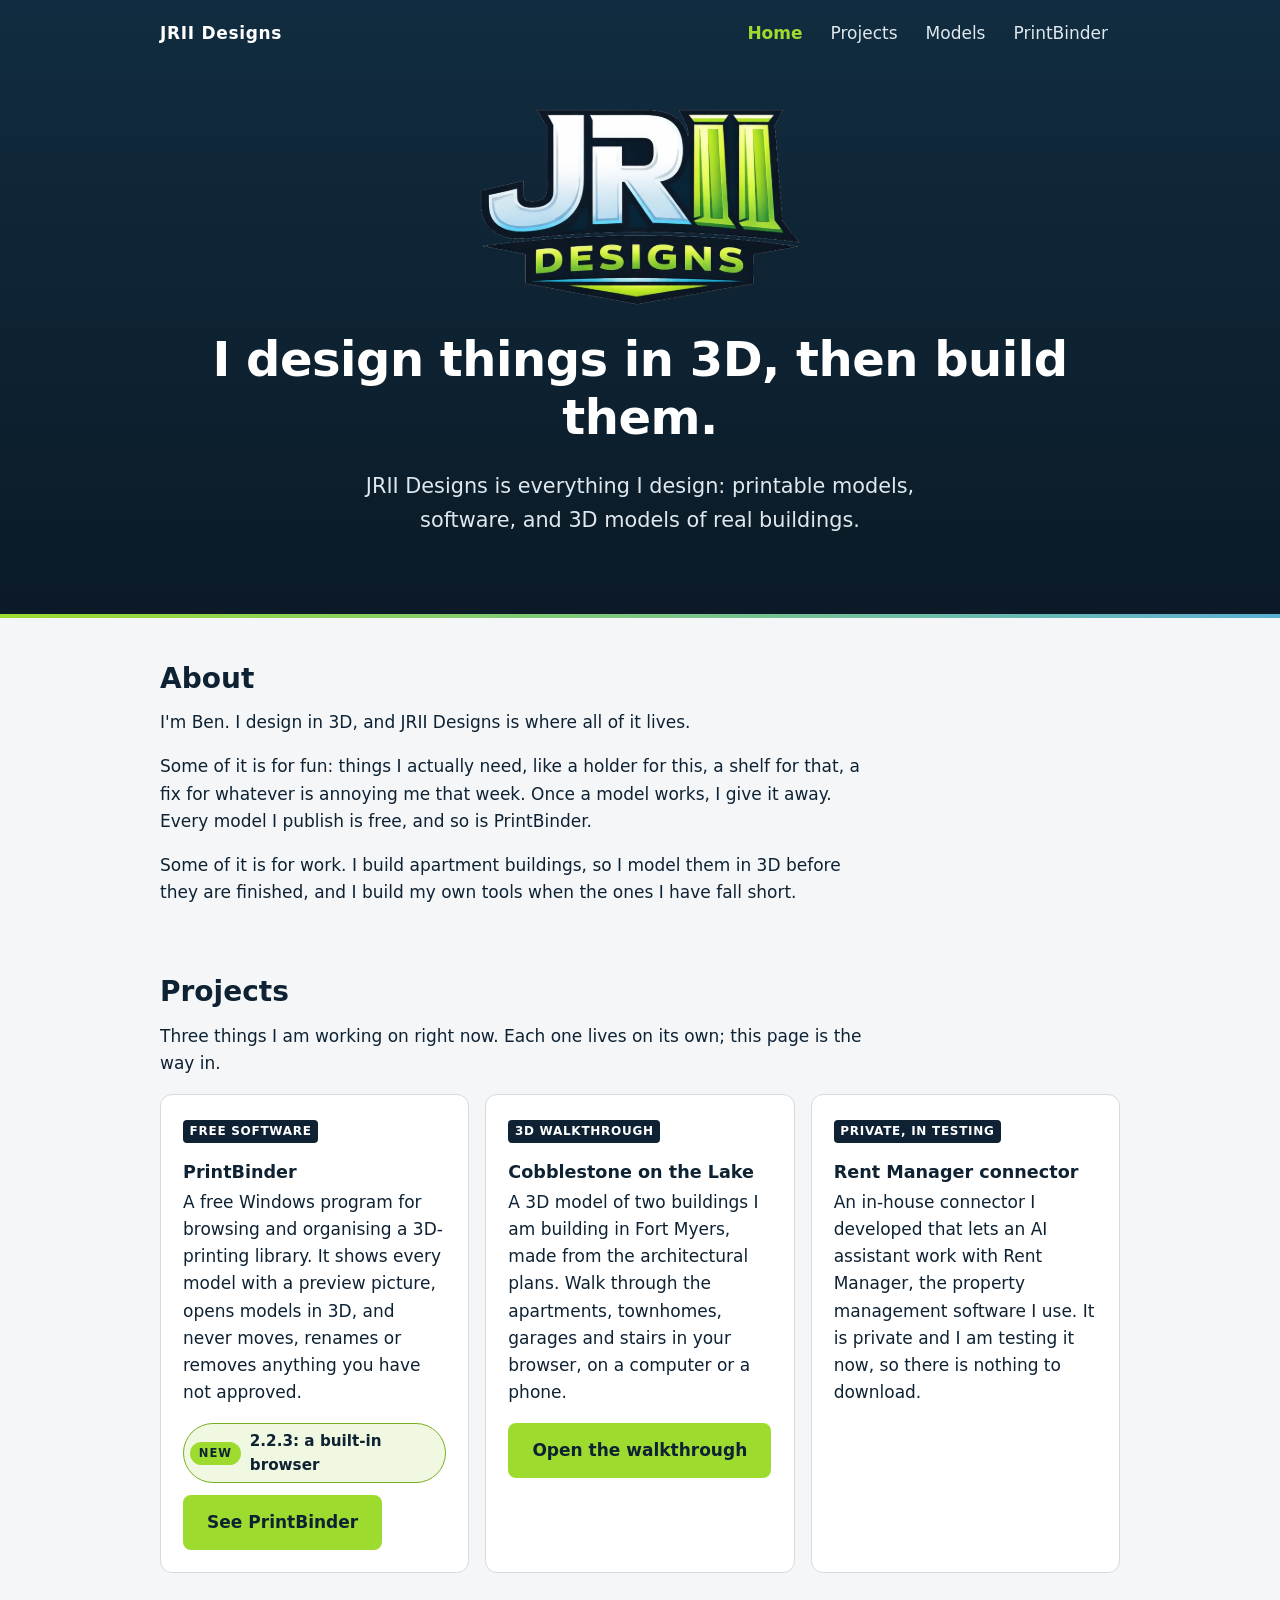
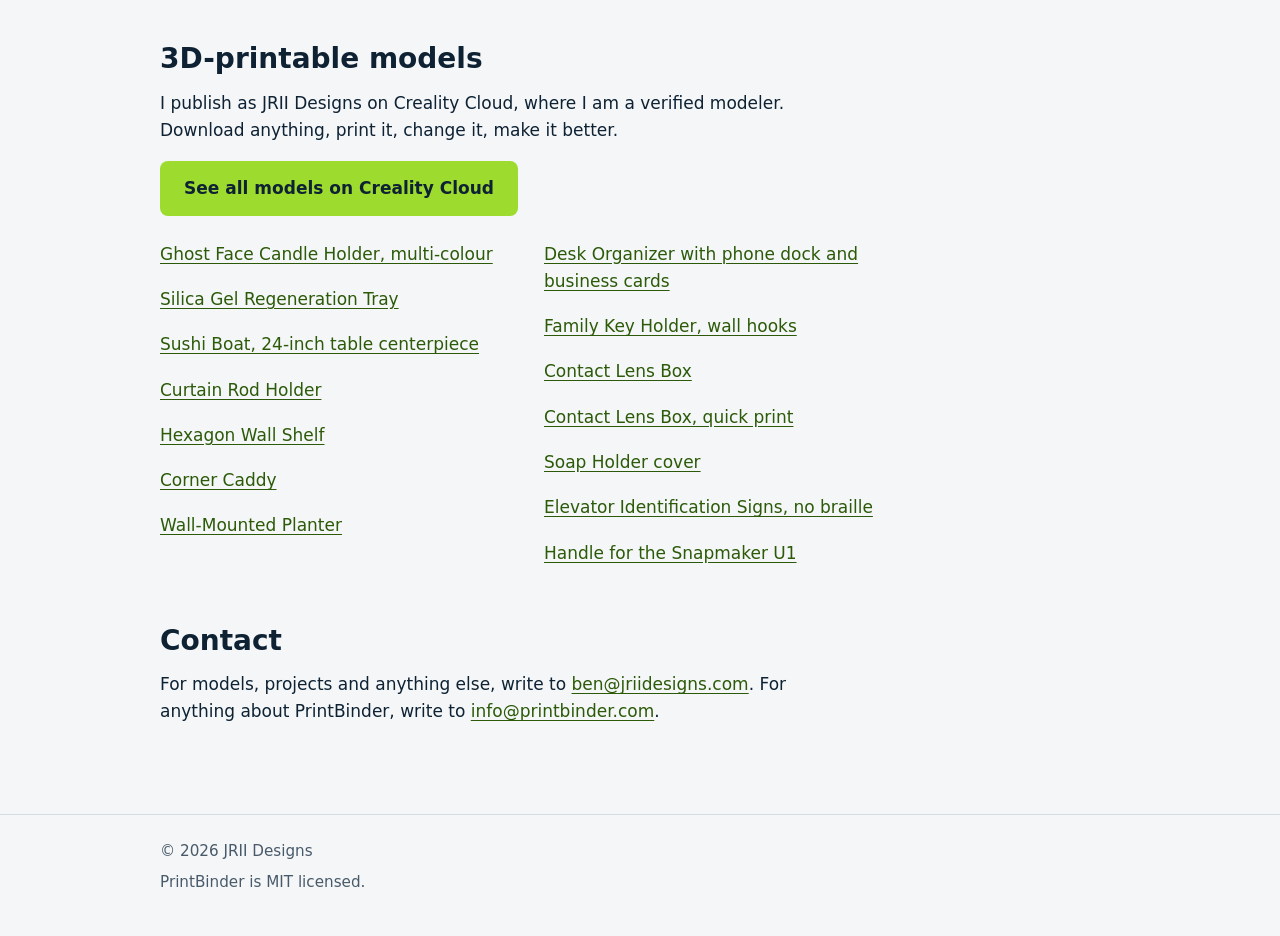
==== index.html @ 2c776c28 "Home page: built around the three current projects Hero and About now cover 3D design for both fun a" ====
<!doctype html>
<html lang="en">
<head>
<meta charset="utf-8">
<meta name="viewport" content="width=device-width, initial-scale=1">
<title>JRII Designs: 3D design, software and building models by Ben</title>
<meta name="description" content="JRII Designs is Ben's design work: free 3D-printable models, PrintBinder, a 3D walkthrough of two buildings, and an in-house Rent Manager connector in testing.">
<link rel="canonical" href="https://jriidesigns.com/">
<meta property="og:type" content="website">
<meta property="og:site_name" content="JRII Designs">
<meta property="og:title" content="JRII Designs">
<meta property="og:description" content="3D design, software and building models by Ben.">
<meta property="og:url" content="https://jriidesigns.com/">
<meta property="og:image" content="https://jriidesigns.com/assets/jrii-designs.png">
<meta property="og:image:alt" content="JRII Designs logo">
<link rel="icon" type="image/png" href="assets/favicon.png">
<link rel="apple-touch-icon" href="assets/apple-touch-icon.png">
<link rel="stylesheet" href="assets/site.css">
</head>
<body>
<a class="skip" href="#main">Skip to content</a>

<header class="band">
  <div class="wrap topbar">
    <a class="name" href="index.html" aria-current="page">JRII Designs</a>
    <nav aria-label="Site">
      <ul>
        <li><a href="index.html" aria-current="page">Home</a></li>
        <li><a href="#projects">Projects</a></li>
        <li><a href="#models">Models</a></li>
        <li><a href="printbinder/index.html">PrintBinder</a></li>
      </ul>
    </nav>
  </div>
  <div class="wrap hero hero-home">
    <img src="assets/jrii-designs.png" width="324" height="200" alt="JRII Designs">
    <h1>I design things in 3D, then build them.</h1>
    <p class="lead">JRII Designs is everything I design: printable models, software, and 3D models of real buildings.</p>
  </div>
</header>

<main id="main">

  <section aria-labelledby="about">
    <div class="wrap">
      <h2 id="about">About</h2>
      <div class="prose">
        <p>I'm Ben. I design in 3D, and JRII Designs is where all of it lives.</p>
        <p>Some of it is for fun: things I actually need, like a holder for this, a shelf for that, a fix for whatever is annoying me that week. Once a model works, I give it away. Every model I publish is free, and so is PrintBinder.</p>
        <p>Some of it is for work. I build apartment buildings, so I model them in 3D before they are finished, and I build my own tools when the ones I have fall short.</p>
      </div>
    </div>
  </section>

  <section aria-labelledby="projects">
    <div class="wrap">
      <h2 id="projects">Projects</h2>
      <p class="prose">Three things I am working on right now. Each one lives on its own; this page is the way in.</p>
      <ul class="grid">
        <li class="card">
          <p><span class="tag">Free software</span></p>
          <h3>PrintBinder</h3>
          <p>A free Windows program for browsing and organising a 3D-printing library. It shows every model with a preview picture, opens models in 3D, and never moves, renames or removes anything you have not approved.</p>
          <p class="newpill newpill-card"><a href="printbinder/index.html#new"><span class="newbadge">New</span> 2.2.3: a built-in browser</a></p>
          <p><a class="btn btn-primary" href="printbinder/index.html">See PrintBinder</a></p>
        </li>
        <li class="card">
          <p><span class="tag">3D walkthrough</span></p>
          <h3>Cobblestone on the Lake</h3>
          <p>A 3D model of two buildings I am building in Fort Myers, made from the architectural plans. Walk through the apartments, townhomes, garages and stairs in your browser, on a computer or a phone.</p>
          <p><a class="btn btn-primary" href="https://cobblestone-on-the-lake.pages.dev/" rel="noopener">Open the walkthrough</a></p>
        </li>
        <li class="card">
          <p><span class="tag">Private, in testing</span></p>
          <h3>Rent Manager connector</h3>
          <p>An in-house connector I developed that lets an AI assistant work with Rent Manager, the property management software I use. It is private and I am testing it now, so there is nothing to download.</p>
        </li>
      </ul>
    </div>
  </section>

  <section aria-labelledby="models">
    <div class="wrap">
      <h2 id="models">3D-printable models</h2>
      <p class="prose">I publish as JRII Designs on Creality Cloud, where I am a verified modeler. Download anything, print it, change it, make it better.</p>
      <p><a class="btn btn-primary" href="https://www.crealitycloud.com/user/4278619749/model" rel="noopener">See all models on Creality Cloud</a></p>
      <ul class="model-list">
        <li><a href="https://www.crealitycloud.com/model-detail/ghost-face-candle-holder-multi-color" rel="noopener">Ghost Face Candle Holder, multi-colour</a></li>
        <li><a href="https://www.crealitycloud.com/model-detail/desiccant-dry-box" rel="noopener">Silica Gel Regeneration Tray</a></li>
        <li><a href="https://www.crealitycloud.com/model-detail/sushi-boat-table-centerpiece" rel="noopener">Sushi Boat, 24-inch table centerpiece</a></li>
        <li><a href="https://www.crealitycloud.com/model-detail/curtain-clasp" rel="noopener">Curtain Rod Holder</a></li>
        <li><a href="https://www.crealitycloud.com/model-detail/hexagon-shelf-decor" rel="noopener">Hexagon Wall Shelf</a></li>
        <li><a href="https://www.crealitycloud.com/model-detail/corner-caddy" rel="noopener">Corner Caddy</a></li>
        <li><a href="https://www.crealitycloud.com/model-detail/vertical-wall-planter" rel="noopener">Wall-Mounted Planter</a></li>
        <li><a href="https://www.crealitycloud.com/model-detail/desk-organizer-phone-dock-business-card" rel="noopener">Desk Organizer with phone dock and business cards</a></li>
        <li><a href="https://www.crealitycloud.com/model-detail/family-key-holder-wall-hooks" rel="noopener">Family Key Holder, wall hooks</a></li>
        <li><a href="https://www.crealitycloud.com/model-detail/contact-lens-container-3d-print" rel="noopener">Contact Lens Box</a></li>
        <li><a href="https://www.crealitycloud.com/model-detail/contact-lens-box-quick-print" rel="noopener">Contact Lens Box, quick print</a></li>
        <li><a href="https://www.crealitycloud.com/model-detail/bath-body-works-soap-holder-bbw-soap-cover" rel="noopener">Soap Holder cover</a></li>
        <li><a href="https://www.crealitycloud.com/model-detail/elevator-identification-signs-no-braille" rel="noopener">Elevator Identification Signs, no braille</a></li>
        <li><a href="https://www.crealitycloud.com/model-detail/handle-for-srin-snapmaker-u1" rel="noopener">Handle for the Snapmaker U1</a></li>
      </ul>
    </div>
  </section>

  <section aria-labelledby="contact">
    <div class="wrap">
      <h2 id="contact">Contact</h2>
      <p class="prose">For models, projects and anything else, write to <a href="mailto:ben@jriidesigns.com">ben@jriidesigns.com</a>. For anything about PrintBinder, write to <a href="mailto:info@printbinder.com">info@printbinder.com</a>.</p>
    </div>
  </section>

</main>

<footer>
  <div class="wrap">
    <p>&copy; 2026 JRII Designs</p>
    <p>PrintBinder is MIT licensed.</p>
  </div>
</footer>
</body>
</html>
---- assets/site.css ----
/* JRII Designs — one shared stylesheet. No external fonts, scripts or trackers.
   Navy and green are taken from the PrintBinder icon. */

:root {
  --navy: #0e2233;
  --navy-top: #112c40;
  --navy-deep: #0b1a26;
  --green: #9ddc2f;
  --green-deep: #78af22;
  --rim-blue: #5ab0d4;

  --bg: #f4f6f8;
  --surface: #ffffff;
  --text: #0e2233;
  --muted: #485a69;
  --border: #d3dbe2;
  --link: #2c5a08;
  --focus: #0e2233;
  --slot-bg: #e9eef2;
  --slot-line: #9aa9b5;
  --note-bg: #f1f8e2;
  --note-line: #78af22;

  color-scheme: light dark;
}

@media (prefers-color-scheme: dark) {
  :root {
    --bg: #08141d;
    --surface: #0f2536;
    --text: #e9eff4;
    --muted: #a9b9c6;
    --border: #24425a;
    --link: #9ddc2f;
    --focus: #9ddc2f;
    --slot-bg: #0c1e2c;
    --slot-line: #44627a;
    --note-bg: #14301f;
    --note-line: #9ddc2f;
  }
}

*, *::before, *::after { box-sizing: border-box; }

html { -webkit-text-size-adjust: 100%; text-size-adjust: 100%; }

body {
  margin: 0;
  background: var(--bg);
  color: var(--text);
  font-family: system-ui, -apple-system, "Segoe UI", Roboto, "Helvetica Neue", Arial, sans-serif;
  font-size: 1.0625rem;
  line-height: 1.6;
  overflow-wrap: break-word;
}

img { max-width: 100%; height: auto; display: block; }

a { color: var(--link); text-underline-offset: 0.15em; }
a:hover { text-decoration-thickness: 2px; }

:focus-visible {
  outline: 3px solid var(--focus);
  outline-offset: 3px;
  border-radius: 4px;
}

h1, h2, h3 { line-height: 1.2; margin: 0 0 0.5em; }
h1 { font-size: clamp(2rem, 6vw, 3rem); letter-spacing: -0.01em; }
h2 { font-size: clamp(1.4rem, 4vw, 1.75rem); }
h3 { font-size: 1.1rem; }
p { margin: 0 0 1em; }
ul, ol { margin: 0 0 1em; padding-left: 1.3em; }
li { margin-bottom: 0.5em; }
code {
  font-family: ui-monospace, "Cascadia Mono", Consolas, monospace;
  font-size: 0.92em;
  background: var(--slot-bg);
  padding: 0.1em 0.35em;
  border-radius: 4px;
}

.wrap {
  width: 100%;
  max-width: 62rem;
  margin: 0 auto;
  padding-left: 16px;
  padding-right: 16px;
}

.skip {
  position: absolute;
  left: -999px;
  top: 0;
  background: var(--green);
  color: var(--navy);
  padding: 0.5em 1em;
  font-weight: 600;
  z-index: 10;
}
.skip:focus { left: 8px; top: 8px; }

/* ---- The navy band: header and hero. Navy in both light and dark, like the icon. ---- */

.band {
  background: linear-gradient(180deg, var(--navy-top), var(--navy-deep));
  color: #ffffff;
  border-bottom: 4px solid var(--green);
  border-image: linear-gradient(90deg, var(--green), var(--rim-blue)) 1;
}
.band :focus-visible { outline-color: var(--green); }

.topbar {
  display: flex;
  align-items: center;
  justify-content: space-between;
  flex-wrap: wrap;
  gap: 8px 16px;
  padding-top: 14px;
  padding-bottom: 14px;
}
.topbar .name {
  color: #ffffff;
  font-weight: 700;
  letter-spacing: 0.04em;
  text-decoration: none;
}
.topbar nav ul {
  display: flex;
  gap: 4px;
  list-style: none;
  margin: 0;
  padding: 0;
}
.topbar nav li { margin: 0; }
.topbar nav a {
  display: block;
  color: #dfe8ee;
  text-decoration: none;
  padding: 6px 12px;
  border-radius: 6px;
}
.topbar nav a:hover { background: rgba(255, 255, 255, 0.1); color: #ffffff; }
.topbar nav a[aria-current="page"] { color: var(--green); font-weight: 600; }

.hero { padding-top: 40px; padding-bottom: 56px; }
.hero p.lead {
  font-size: clamp(1.1rem, 3vw, 1.3rem);
  color: #dfe8ee;
  max-width: 38rem;
}
.hero-home { text-align: center; }
.hero-home img { margin: 0 auto 24px; width: min(324px, 80%); }
.hero-home p.lead { margin-left: auto; margin-right: auto; }

.hero-app {
  display: grid;
  grid-template-columns: auto 1fr;
  gap: 32px;
  align-items: center;
}
.hero-app img { width: 168px; }
.hero-app h1 { margin-bottom: 0.1em; }
.byline { color: var(--green); font-weight: 600; margin-bottom: 0.9em; }
.byline a { color: inherit; }
.small { font-size: 0.92rem; }
.hero .small { color: #c3d0da; margin: 0; }

.actions { display: flex; flex-wrap: wrap; gap: 12px; margin: 20px 0 14px; }

.btn {
  display: inline-block;
  padding: 0.7em 1.3em;
  border-radius: 8px;
  font-weight: 700;
  text-decoration: none;
  border: 2px solid transparent;
}
.btn-primary { background: var(--green); color: var(--navy); }
.btn-primary:hover { background: #b2ea4f; }
.btn-ghost { border-color: #8fa3b3; color: #ffffff; }
.btn-ghost:hover { border-color: #ffffff; }

/* ---- Page body ---- */

main section { padding: 44px 0 8px; }
main section:last-child { padding-bottom: 48px; }
.prose { max-width: 44rem; }

.card {
  background: var(--surface);
  border: 1px solid var(--border);
  border-radius: 12px;
  padding: 22px;
}

.grid {
  display: grid;
  grid-template-columns: repeat(auto-fit, minmax(min(100%, 17rem), 1fr));
  gap: 16px;
  list-style: none;
  padding: 0;
  margin: 0 0 1em;
}
.grid > li { margin: 0; }
.grid h3 { margin-bottom: 0.35em; }
.grid p:last-child { margin-bottom: 0; }

.rules .card { border-left: 5px solid var(--green-deep); }

.feature {
  display: grid;
  grid-template-columns: auto 1fr;
  gap: 24px;
  align-items: center;
}
.feature img { width: 112px; }
.feature p:last-child { margin-bottom: 0; }
.feature .btn-primary { margin-top: 4px; }

/* Placeholders: clearly marked, to be replaced. */
.placeholder {
  border: 2px dashed var(--slot-line);
  background: var(--slot-bg);
  border-radius: 10px;
  padding: 16px;
  color: var(--muted);
}
.placeholder p:last-child { margin-bottom: 0; }
.tag {
  display: inline-block;
  font-size: 0.75rem;
  font-weight: 700;
  letter-spacing: 0.06em;
  text-transform: uppercase;
  background: var(--navy);
  color: #ffffff;
  border-radius: 4px;
  padding: 0.15em 0.55em;
  margin-right: 0.4em;
  vertical-align: 0.1em;
}
@media (prefers-color-scheme: dark) {
  .tag { background: var(--green); color: var(--navy); }
}

.shots {
  display: grid;
  grid-template-columns: repeat(auto-fit, minmax(min(100%, 20rem), 1fr));
  gap: 16px;
}
.shots figure { margin: 0; }
.shots .slot {
  aspect-ratio: 16 / 10;
  display: flex;
  align-items: center;
  justify-content: center;
  text-align: center;
  border: 2px dashed var(--slot-line);
  background: var(--slot-bg);
  border-radius: 10px;
  color: var(--muted);
  padding: 12px;
}
.shots figcaption { margin-top: 8px; color: var(--muted); font-size: 0.95rem; }

.note {
  background: var(--note-bg);
  border-left: 5px solid var(--note-line);
  border-radius: 6px;
  padding: 14px 16px;
  margin: 0 0 1em;
}
.note p:last-child { margin-bottom: 0; }

ol.steps > li { margin-bottom: 0.9em; padding-left: 0.2em; }

.muted { color: var(--muted); }

footer {
  border-top: 1px solid var(--border);
  margin-top: 24px;
  padding: 24px 0 36px;
  color: var(--muted);
  font-size: 0.95rem;
}
footer p { margin: 0 0 0.4em; }

@media (max-width: 34rem) {
  .hero { padding-top: 28px; padding-bottom: 40px; }
  .hero-app { grid-template-columns: 1fr; gap: 18px; }
  .hero-app img { width: 104px; }
  .feature { grid-template-columns: 1fr; gap: 14px; }
  .feature img { width: 80px; }
  .actions .btn { flex: 1 1 100%; text-align: center; }
  main section { padding-top: 36px; }
}

/* the list of published models on the home page */
.model-list { list-style: none; margin: 1.25rem 0 0; padding: 0; columns: 2; column-gap: 2rem; max-width: 46rem; }
.model-list li { break-inside: avoid; padding: 0.3rem 0; }
@media (max-width: 600px) { .model-list { columns: 1; } }

/* screenshots on the PrintBinder page */
.shots a { display: block; border-radius: 10px; }
.shots img { width: 100%; border: 1px solid var(--border); border-radius: 10px; background: var(--surface); }

/* the feature tour on the PrintBinder page */
.tour-head { display: flex; align-items: center; justify-content: space-between; flex-wrap: wrap; gap: 8px 16px; margin-bottom: 0.5em; }
.tour-head h2 { margin: 0; }
.themepick { display: inline-flex; border: 1px solid var(--border); border-radius: 999px; overflow: hidden; background: var(--surface); }
.themepick button { font: inherit; font-size: 0.92rem; font-weight: 600; border: 0; background: none; color: var(--muted); padding: 0.35em 1em; cursor: pointer; }
.themepick button[aria-pressed="true"] { background: var(--navy); color: #ffffff; }
@media (prefers-color-scheme: dark) { .themepick button[aria-pressed="true"] { background: var(--green); color: var(--navy); } }
video.clip { display: block; width: 100%; height: auto; aspect-ratio: 16 / 9; border: 1px solid var(--border); border-radius: 12px; background: var(--slot-bg); }
video.clip-hero { margin: 8px 0 12px; box-shadow: 0 10px 30px rgba(14, 34, 51, 0.18); }
.tour { list-style: none; margin: 0; padding: 0; counter-reset: none; }
.tour-item { margin: 0; padding: 36px 0 0; scroll-margin-top: 16px; }
.tour-text { display: grid; grid-template-columns: auto 1fr; column-gap: 14px; align-items: baseline; max-width: 46rem; margin-bottom: 12px; }
.tour-text .num { grid-row: span 2; font-weight: 800; font-size: 1.5rem; line-height: 1; color: var(--green-deep); font-variant-numeric: tabular-nums; }
.tour-text h3 { font-size: 1.3rem; margin: 0 0 0.3em; }
.tour-text p { margin: 0; color: var(--muted); }
@media (prefers-color-scheme: dark) { .tour-text .num { color: var(--green); } }

/* the "new in this version" spotlight */
.newbadge { display: inline-block; background: var(--green); color: var(--navy); font-weight: 800; font-size: 0.72rem; letter-spacing: 0.09em; text-transform: uppercase; border-radius: 999px; padding: 0.2em 0.75em; vertical-align: 0.12em; box-shadow: 0 0 0 0 rgba(157, 220, 47, 0.6); animation: newpulse 2.4s ease-out infinite; }
@keyframes newpulse { 0% { box-shadow: 0 0 0 0 rgba(157, 220, 47, 0.55); } 70% { box-shadow: 0 0 0 9px rgba(157, 220, 47, 0); } 100% { box-shadow: 0 0 0 0 rgba(157, 220, 47, 0); } }
@media (prefers-reduced-motion: reduce) { .newbadge { animation: none; } }
.newpill { margin: 0 0 0.7em; }
.newpill a { display: inline-flex; align-items: center; gap: 0.6em; color: #ffffff; text-decoration: none; font-weight: 600; font-size: 0.95rem; border: 1px solid rgba(157, 220, 47, 0.55); background: rgba(157, 220, 47, 0.1); border-radius: 999px; padding: 0.3em 0.95em 0.3em 0.4em; }
.newpill a:hover { background: rgba(157, 220, 47, 0.2); }
.newpill-card a { color: var(--text); border-color: var(--green-deep); background: var(--note-bg); }
.newpill-card a:hover { background: var(--note-bg); border-color: var(--text); }
main section.newfeat { padding: 36px 0 0; scroll-margin-top: 12px; }
.newcard { position: relative; display: grid; grid-template-columns: minmax(0, 4fr) minmax(0, 6fr); gap: 28px; align-items: center; padding: 28px; border-radius: 18px; color: #ffffff; background: radial-gradient(120% 140% at 0% 0%, #17405c 0%, var(--navy) 55%, var(--navy-deep) 100%); box-shadow: 0 18px 44px rgba(14, 34, 51, 0.28); isolation: isolate; }
.newcard::before { content: ""; position: absolute; inset: 0; z-index: -1; border-radius: inherit; padding: 2px; background: linear-gradient(120deg, var(--green), var(--rim-blue) 55%, var(--green)); -webkit-mask: linear-gradient(#000 0 0) content-box, linear-gradient(#000 0 0); -webkit-mask-composite: xor; mask: linear-gradient(#000 0 0) content-box exclude, linear-gradient(#000 0 0); pointer-events: none; }
.newcard :focus-visible { outline-color: var(--green); }
.newline { display: flex; align-items: center; flex-wrap: wrap; gap: 0.7em; margin: 0 0 0.8em; }
.newver { color: #c3d0da; font-size: 0.9rem; font-weight: 600; }
.newcard h2 { font-size: clamp(1.5rem, 3.4vw, 2.05rem); letter-spacing: -0.01em; margin: 0 0 0.5em; }
.newlead { color: #dfe8ee; margin: 0 0 1em; }
.newlist { list-style: none; padding: 0; margin: 0 0 1.1em; }
.newlist li { position: relative; padding-left: 1.5em; margin-bottom: 0.5em; color: #dfe8ee; font-size: 0.98rem; }
.newlist li::before { content: ""; position: absolute; left: 0.15em; top: 0.5em; width: 0.6em; height: 0.6em; border-radius: 2px; background: var(--green); transform: rotate(45deg); }
.newlist strong { color: #ffffff; }
.newcard .actions { align-items: center; margin: 0; }
.newhint { color: #c3d0da; font-size: 0.9rem; }
video.clip-new { border-color: rgba(255, 255, 255, 0.18); box-shadow: 0 10px 30px rgba(0, 0, 0, 0.35); }
@media (max-width: 56rem) { .newcard { grid-template-columns: 1fr; padding: 20px; gap: 20px; } }

/* what the newest version added, under the spotlight */
.newmore { grid-column: 1 / -1; border-top: 1px solid rgba(255, 255, 255, 0.16); padding-top: 22px; }
.newmore h3 { display: flex; align-items: center; flex-wrap: wrap; gap: 0.6em; font-size: 1.2rem; margin: 0 0 0.9em; }
.newmore .newbadge { animation: none; font-size: 0.78rem; letter-spacing: 0.04em; }
.newgrid { list-style: none; margin: 0; padding: 0; display: grid; grid-template-columns: repeat(auto-fit, minmax(min(100%, 16.5rem), 1fr)); gap: 12px; }
.newgrid li { margin: 0; padding: 14px 16px; border-radius: 12px; background: rgba(255, 255, 255, 0.06); border: 1px solid rgba(255, 255, 255, 0.12); color: #dfe8ee; font-size: 0.95rem; line-height: 1.5; }
.newgrid strong { display: block; color: #ffffff; margin-bottom: 0.2em; }
.newgrid em { font-style: normal; font-weight: 700; color: var(--green); }
.newgrid code { background: rgba(255, 255, 255, 0.12); color: #ffffff; }
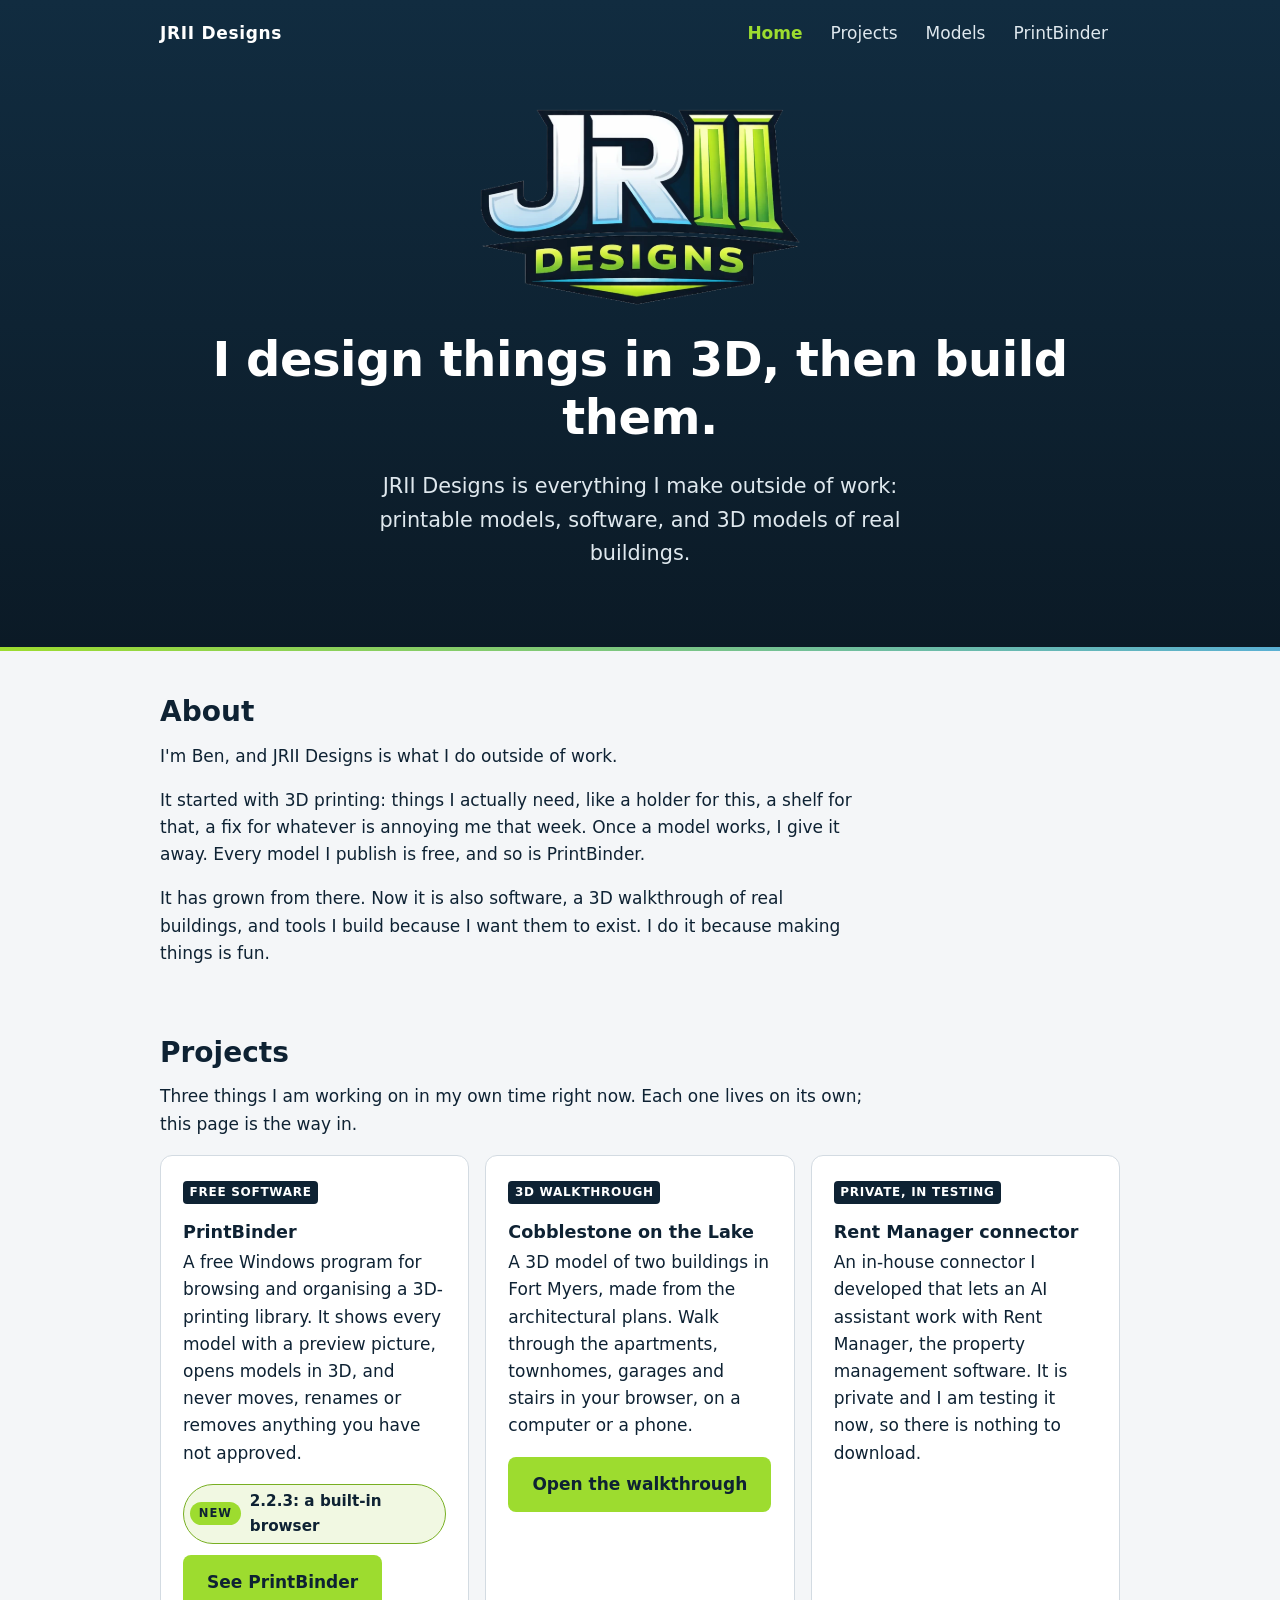
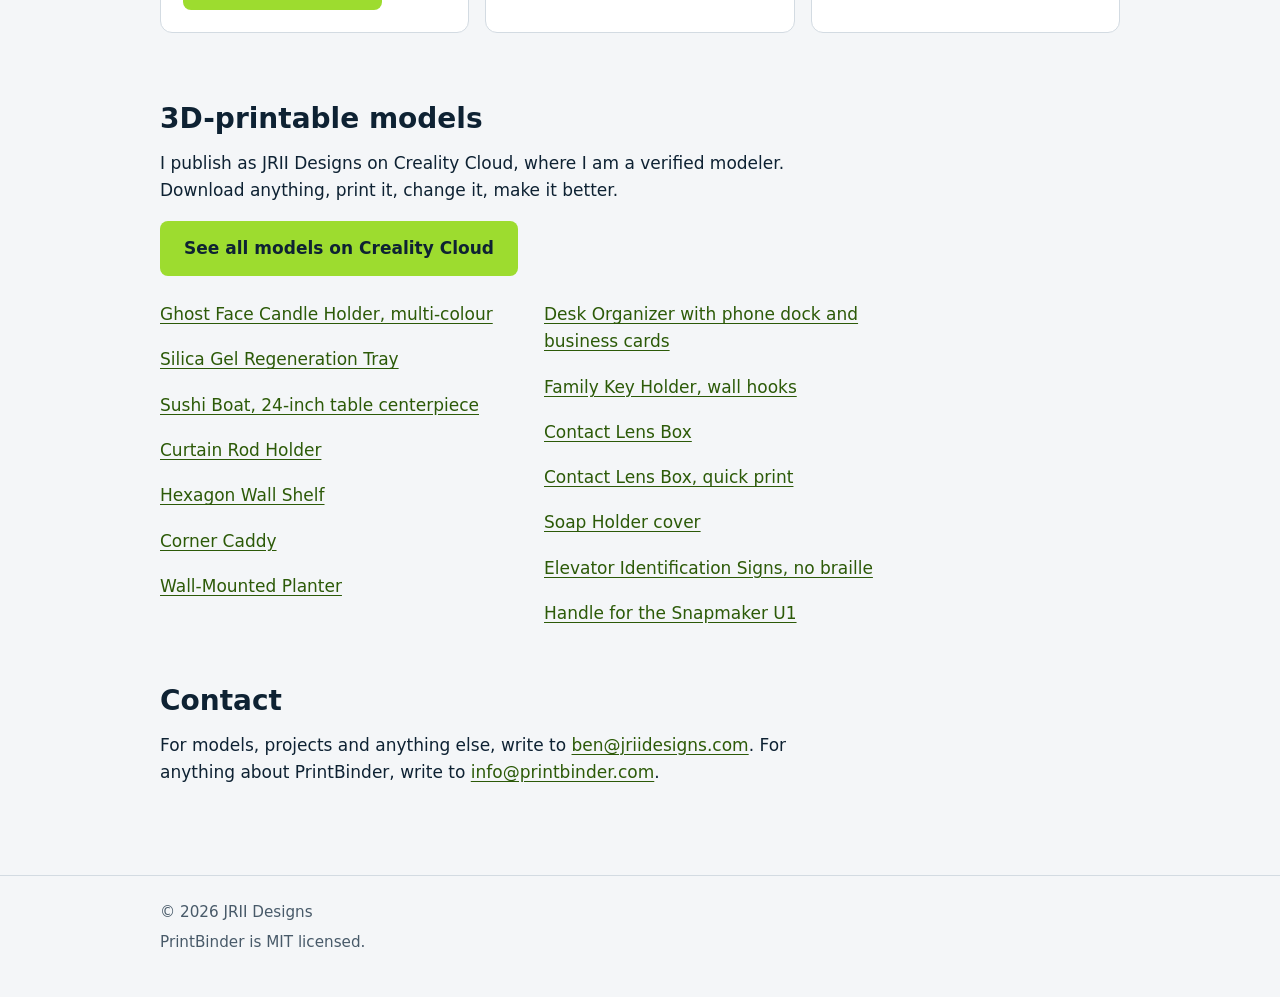
==== commit f8ac9996: "Home page draft: framed as what Ben does outside of work Co-Authored-By: Claude Fable 5.2 <noreply@a" ====
--- a/index.html
+++ b/index.html
@@ -3,13 +3,13 @@
 <head>
 <meta charset="utf-8">
 <meta name="viewport" content="width=device-width, initial-scale=1">
-<title>JRII Designs: 3D design, software and building models by Ben</title>
-<meta name="description" content="JRII Designs is Ben's design work: free 3D-printable models, PrintBinder, a 3D walkthrough of two buildings, and an in-house Rent Manager connector in testing.">
+<title>JRII Designs: what Ben designs outside of work</title>
+<meta name="description" content="JRII Designs is everything Ben designs outside of work: free 3D-printable models, PrintBinder, a 3D building walkthrough, and a Rent Manager connector in testing.">
 <link rel="canonical" href="https://jriidesigns.com/">
 <meta property="og:type" content="website">
 <meta property="og:site_name" content="JRII Designs">
 <meta property="og:title" content="JRII Designs">
-<meta property="og:description" content="3D design, software and building models by Ben.">
+<meta property="og:description" content="Everything Ben designs outside of work.">
 <meta property="og:url" content="https://jriidesigns.com/">
 <meta property="og:image" content="https://jriidesigns.com/assets/jrii-designs.png">
 <meta property="og:image:alt" content="JRII Designs logo">
@@ -35,7 +35,7 @@
   <div class="wrap hero hero-home">
     <img src="assets/jrii-designs.png" width="324" height="200" alt="JRII Designs">
     <h1>I design things in 3D, then build them.</h1>
-    <p class="lead">JRII Designs is everything I design: printable models, software, and 3D models of real buildings.</p>
+    <p class="lead">JRII Designs is everything I make outside of work: printable models, software, and 3D models of real buildings.</p>
   </div>
 </header>
 
@@ -45,9 +45,9 @@
     <div class="wrap">
       <h2 id="about">About</h2>
       <div class="prose">
-        <p>I'm Ben. I design in 3D, and JRII Designs is where all of it lives.</p>
-        <p>Some of it is for fun: things I actually need, like a holder for this, a shelf for that, a fix for whatever is annoying me that week. Once a model works, I give it away. Every model I publish is free, and so is PrintBinder.</p>
-        <p>Some of it is for work. I build apartment buildings, so I model them in 3D before they are finished, and I build my own tools when the ones I have fall short.</p>
+        <p>I'm Ben, and JRII Designs is what I do outside of work.</p>
+        <p>It started with 3D printing: things I actually need, like a holder for this, a shelf for that, a fix for whatever is annoying me that week. Once a model works, I give it away. Every model I publish is free, and so is PrintBinder.</p>
+        <p>It has grown from there. Now it is also software, a 3D walkthrough of real buildings, and tools I build because I want them to exist. I do it because making things is fun.</p>
       </div>
     </div>
   </section>
@@ -55,7 +55,7 @@
   <section aria-labelledby="projects">
     <div class="wrap">
       <h2 id="projects">Projects</h2>
-      <p class="prose">Three things I am working on right now. Each one lives on its own; this page is the way in.</p>
+      <p class="prose">Three things I am working on in my own time right now. Each one lives on its own; this page is the way in.</p>
       <ul class="grid">
         <li class="card">
           <p><span class="tag">Free software</span></p>
@@ -67,13 +67,13 @@
         <li class="card">
           <p><span class="tag">3D walkthrough</span></p>
           <h3>Cobblestone on the Lake</h3>
-          <p>A 3D model of two buildings I am building in Fort Myers, made from the architectural plans. Walk through the apartments, townhomes, garages and stairs in your browser, on a computer or a phone.</p>
+          <p>A 3D model of two buildings in Fort Myers, made from the architectural plans. Walk through the apartments, townhomes, garages and stairs in your browser, on a computer or a phone.</p>
           <p><a class="btn btn-primary" href="https://cobblestone-on-the-lake.pages.dev/" rel="noopener">Open the walkthrough</a></p>
         </li>
         <li class="card">
           <p><span class="tag">Private, in testing</span></p>
           <h3>Rent Manager connector</h3>
-          <p>An in-house connector I developed that lets an AI assistant work with Rent Manager, the property management software I use. It is private and I am testing it now, so there is nothing to download.</p>
+          <p>An in-house connector I developed that lets an AI assistant work with Rent Manager, the property management software. It is private and I am testing it now, so there is nothing to download.</p>
         </li>
       </ul>
     </div>
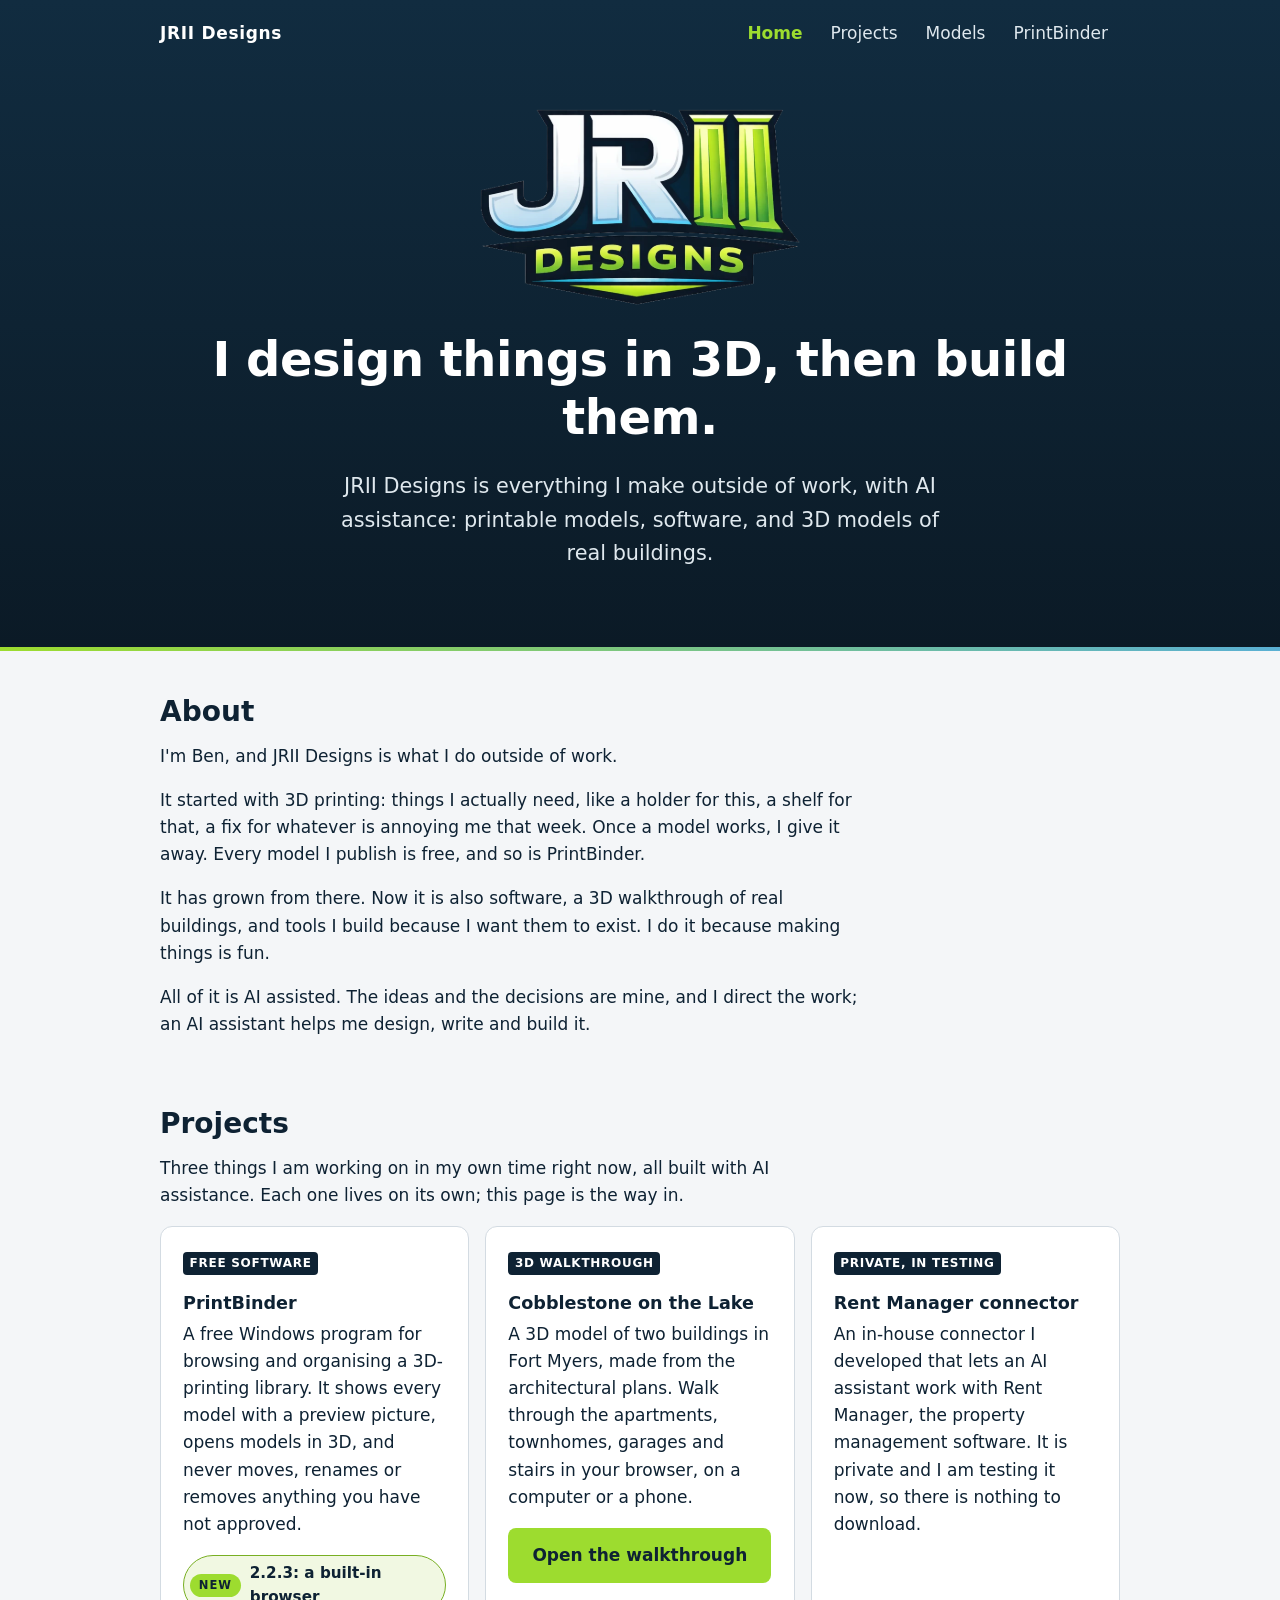
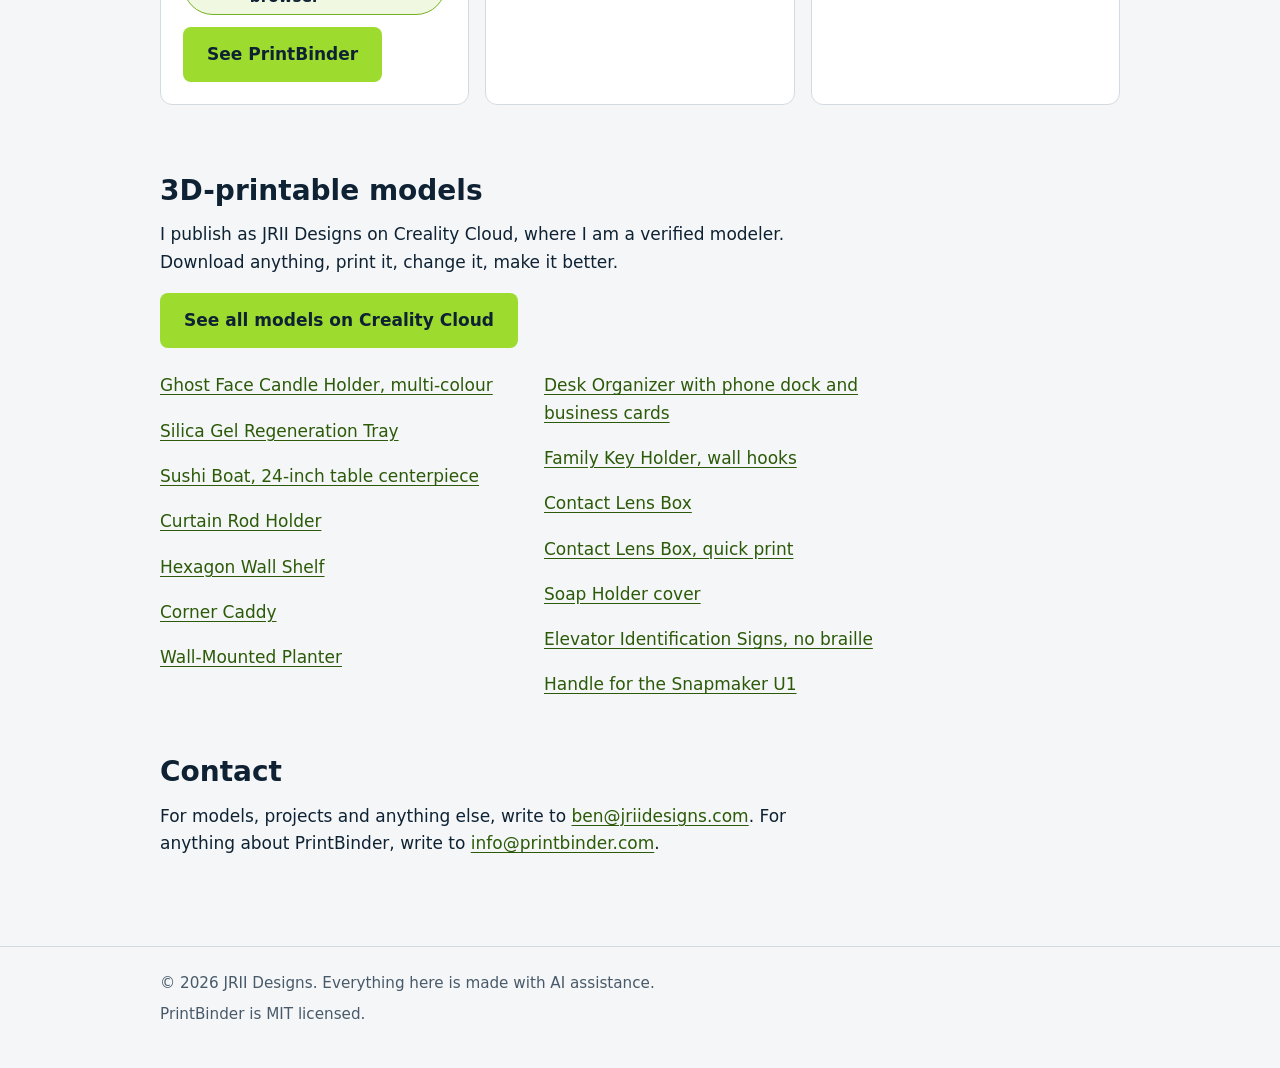
==== commit a49929c4: "Home page draft: say plainly that the work is AI assisted Co-Authored-By: Claude Fable 5.2 <noreply@" ====
--- a/index.html
+++ b/index.html
@@ -4,7 +4,7 @@
 <meta charset="utf-8">
 <meta name="viewport" content="width=device-width, initial-scale=1">
 <title>JRII Designs: what Ben designs outside of work</title>
-<meta name="description" content="JRII Designs is everything Ben designs outside of work: free 3D-printable models, PrintBinder, a 3D building walkthrough, and a Rent Manager connector in testing.">
+<meta name="description" content="JRII Designs is everything Ben designs outside of work, with AI assistance: free 3D-printable models, PrintBinder, a 3D building walkthrough, and a Rent Manager connector in testing.">
 <link rel="canonical" href="https://jriidesigns.com/">
 <meta property="og:type" content="website">
 <meta property="og:site_name" content="JRII Designs">
@@ -35,7 +35,7 @@
   <div class="wrap hero hero-home">
     <img src="assets/jrii-designs.png" width="324" height="200" alt="JRII Designs">
     <h1>I design things in 3D, then build them.</h1>
-    <p class="lead">JRII Designs is everything I make outside of work: printable models, software, and 3D models of real buildings.</p>
+    <p class="lead">JRII Designs is everything I make outside of work, with AI assistance: printable models, software, and 3D models of real buildings.</p>
   </div>
 </header>
 
@@ -48,6 +48,7 @@
         <p>I'm Ben, and JRII Designs is what I do outside of work.</p>
         <p>It started with 3D printing: things I actually need, like a holder for this, a shelf for that, a fix for whatever is annoying me that week. Once a model works, I give it away. Every model I publish is free, and so is PrintBinder.</p>
         <p>It has grown from there. Now it is also software, a 3D walkthrough of real buildings, and tools I build because I want them to exist. I do it because making things is fun.</p>
+        <p>All of it is AI assisted. The ideas and the decisions are mine, and I direct the work; an AI assistant helps me design, write and build it.</p>
       </div>
     </div>
   </section>
@@ -55,7 +56,7 @@
   <section aria-labelledby="projects">
     <div class="wrap">
       <h2 id="projects">Projects</h2>
-      <p class="prose">Three things I am working on in my own time right now. Each one lives on its own; this page is the way in.</p>
+      <p class="prose">Three things I am working on in my own time right now, all built with AI assistance. Each one lives on its own; this page is the way in.</p>
       <ul class="grid">
         <li class="card">
           <p><span class="tag">Free software</span></p>
@@ -114,7 +115,7 @@
 
 <footer>
   <div class="wrap">
-    <p>&copy; 2026 JRII Designs</p>
+    <p>&copy; 2026 JRII Designs. Everything here is made with AI assistance.</p>
     <p>PrintBinder is MIT licensed.</p>
   </div>
 </footer>
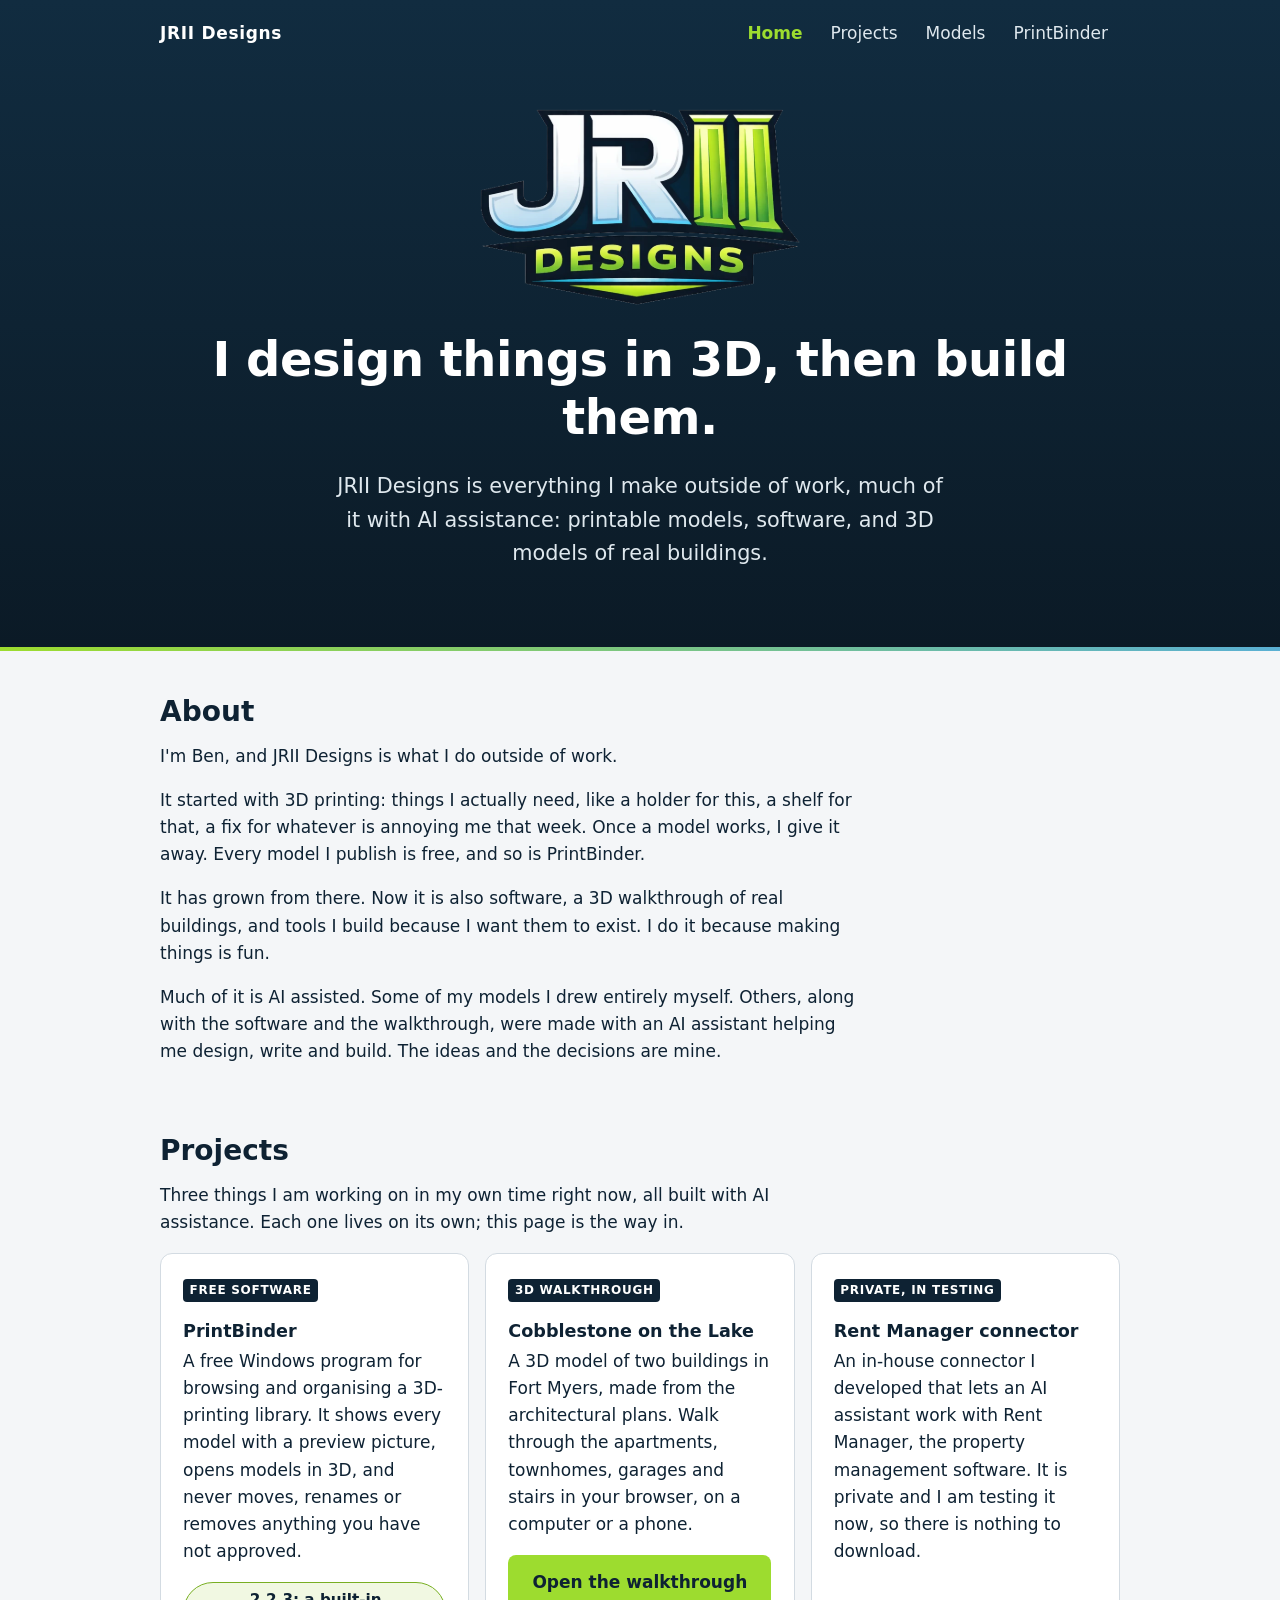
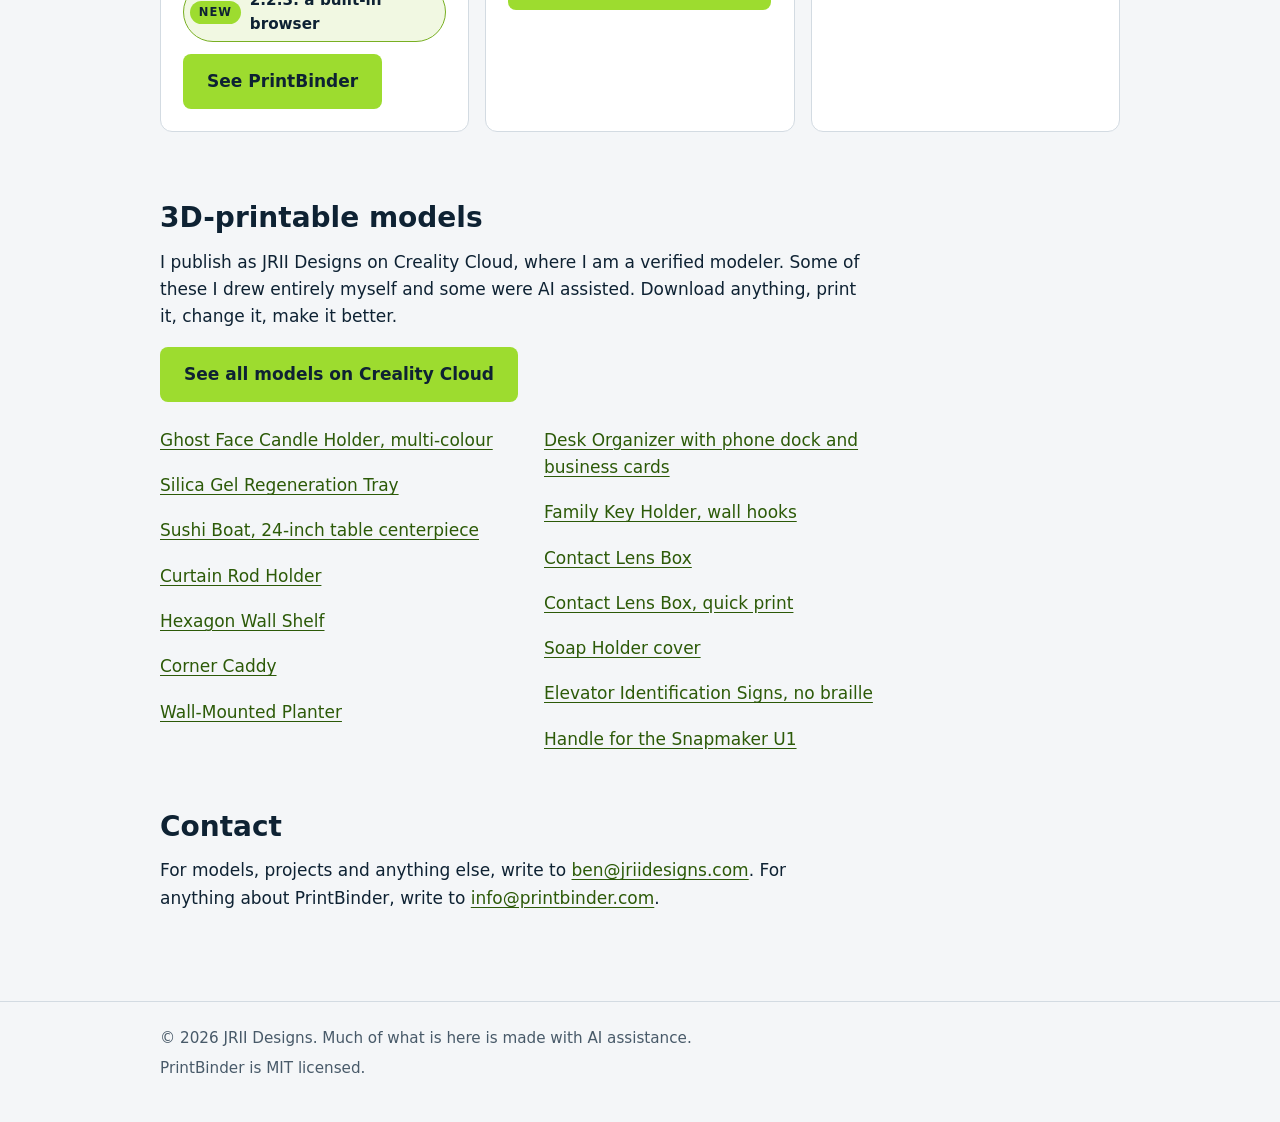
==== commit 0a7796f8: "Home page draft: some models are hand-drawn, some AI assisted Co-Authored-By: Claude Fable 5.2 <nore" ====
--- a/index.html
+++ b/index.html
@@ -4,7 +4,7 @@
 <meta charset="utf-8">
 <meta name="viewport" content="width=device-width, initial-scale=1">
 <title>JRII Designs: what Ben designs outside of work</title>
-<meta name="description" content="JRII Designs is everything Ben designs outside of work, with AI assistance: free 3D-printable models, PrintBinder, a 3D building walkthrough, and a Rent Manager connector in testing.">
+<meta name="description" content="JRII Designs is everything Ben designs outside of work, much of it with AI assistance: free 3D-printable models, PrintBinder, a 3D building walkthrough, and a Rent Manager connector in testing.">
 <link rel="canonical" href="https://jriidesigns.com/">
 <meta property="og:type" content="website">
 <meta property="og:site_name" content="JRII Designs">
@@ -35,7 +35,7 @@
   <div class="wrap hero hero-home">
     <img src="assets/jrii-designs.png" width="324" height="200" alt="JRII Designs">
     <h1>I design things in 3D, then build them.</h1>
-    <p class="lead">JRII Designs is everything I make outside of work, with AI assistance: printable models, software, and 3D models of real buildings.</p>
+    <p class="lead">JRII Designs is everything I make outside of work, much of it with AI assistance: printable models, software, and 3D models of real buildings.</p>
   </div>
 </header>
 
@@ -48,7 +48,7 @@
         <p>I'm Ben, and JRII Designs is what I do outside of work.</p>
         <p>It started with 3D printing: things I actually need, like a holder for this, a shelf for that, a fix for whatever is annoying me that week. Once a model works, I give it away. Every model I publish is free, and so is PrintBinder.</p>
         <p>It has grown from there. Now it is also software, a 3D walkthrough of real buildings, and tools I build because I want them to exist. I do it because making things is fun.</p>
-        <p>All of it is AI assisted. The ideas and the decisions are mine, and I direct the work; an AI assistant helps me design, write and build it.</p>
+        <p>Much of it is AI assisted. Some of my models I drew entirely myself. Others, along with the software and the walkthrough, were made with an AI assistant helping me design, write and build. The ideas and the decisions are mine.</p>
       </div>
     </div>
   </section>
@@ -83,7 +83,7 @@
   <section aria-labelledby="models">
     <div class="wrap">
       <h2 id="models">3D-printable models</h2>
-      <p class="prose">I publish as JRII Designs on Creality Cloud, where I am a verified modeler. Download anything, print it, change it, make it better.</p>
+      <p class="prose">I publish as JRII Designs on Creality Cloud, where I am a verified modeler. Some of these I drew entirely myself and some were AI assisted. Download anything, print it, change it, make it better.</p>
       <p><a class="btn btn-primary" href="https://www.crealitycloud.com/user/4278619749/model" rel="noopener">See all models on Creality Cloud</a></p>
       <ul class="model-list">
         <li><a href="https://www.crealitycloud.com/model-detail/ghost-face-candle-holder-multi-color" rel="noopener">Ghost Face Candle Holder, multi-colour</a></li>
@@ -115,7 +115,7 @@
 
 <footer>
   <div class="wrap">
-    <p>&copy; 2026 JRII Designs. Everything here is made with AI assistance.</p>
+    <p>&copy; 2026 JRII Designs. Much of what is here is made with AI assistance.</p>
     <p>PrintBinder is MIT licensed.</p>
   </div>
 </footer>
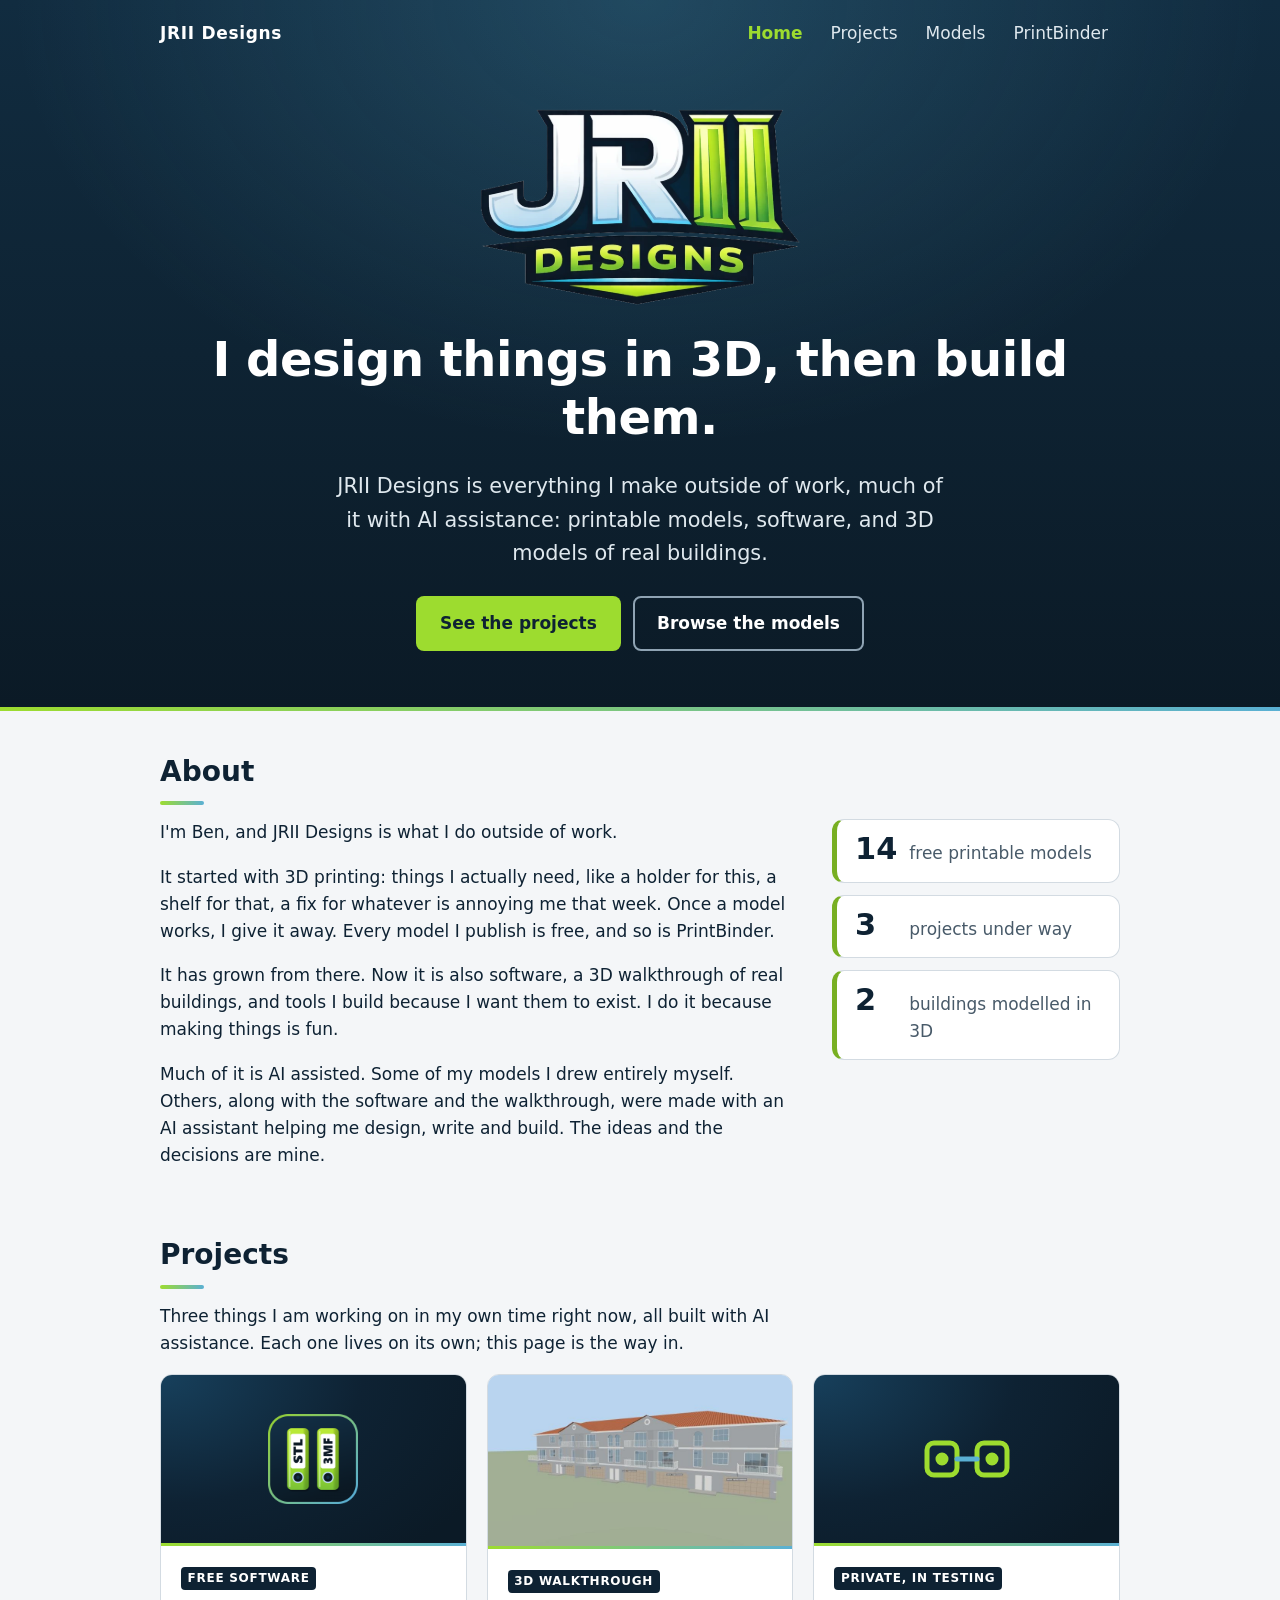
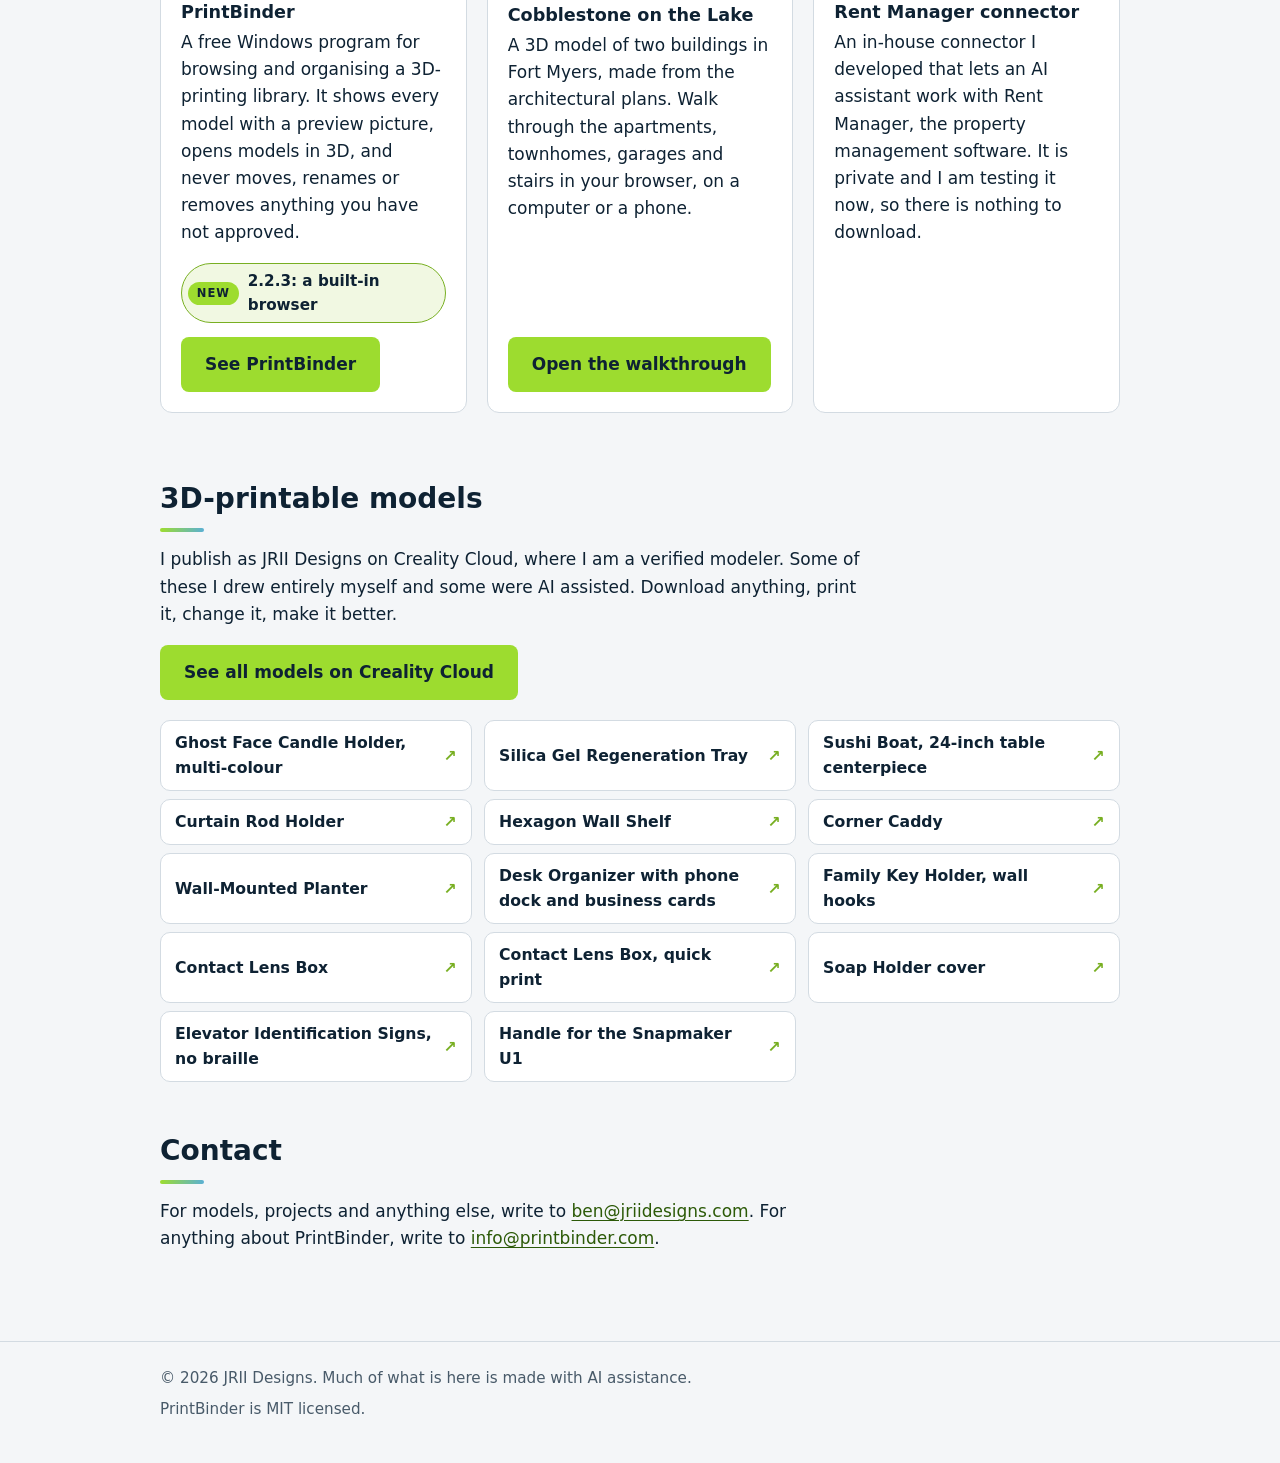
==== commit 8652ec4d: "Home page design: picture-topped project cards, at-a-glance list, model links Same colours, fonts an" ====
--- a/index.html
+++ b/index.html
@@ -17,10 +17,10 @@
 <link rel="apple-touch-icon" href="assets/apple-touch-icon.png">
 <link rel="stylesheet" href="assets/site.css">
 </head>
-<body>
+<body class="home">
 <a class="skip" href="#main">Skip to content</a>
 
-<header class="band">
+<header class="band band-glow">
   <div class="wrap topbar">
     <a class="name" href="index.html" aria-current="page">JRII Designs</a>
     <nav aria-label="Site">
@@ -36,6 +36,10 @@
     <img src="assets/jrii-designs.png" width="324" height="200" alt="JRII Designs">
     <h1>I design things in 3D, then build them.</h1>
     <p class="lead">JRII Designs is everything I make outside of work, much of it with AI assistance: printable models, software, and 3D models of real buildings.</p>
+    <div class="actions">
+      <a class="btn btn-primary" href="#projects">See the projects</a>
+      <a class="btn btn-ghost" href="#models">Browse the models</a>
+    </div>
   </div>
 </header>
 
@@ -44,11 +48,18 @@
   <section aria-labelledby="about">
     <div class="wrap">
       <h2 id="about">About</h2>
-      <div class="prose">
-        <p>I'm Ben, and JRII Designs is what I do outside of work.</p>
-        <p>It started with 3D printing: things I actually need, like a holder for this, a shelf for that, a fix for whatever is annoying me that week. Once a model works, I give it away. Every model I publish is free, and so is PrintBinder.</p>
-        <p>It has grown from there. Now it is also software, a 3D walkthrough of real buildings, and tools I build because I want them to exist. I do it because making things is fun.</p>
-        <p>Much of it is AI assisted. Some of my models I drew entirely myself. Others, along with the software and the walkthrough, were made with an AI assistant helping me design, write and build. The ideas and the decisions are mine.</p>
+      <div class="about-grid">
+        <div class="prose">
+          <p>I'm Ben, and JRII Designs is what I do outside of work.</p>
+          <p>It started with 3D printing: things I actually need, like a holder for this, a shelf for that, a fix for whatever is annoying me that week. Once a model works, I give it away. Every model I publish is free, and so is PrintBinder.</p>
+          <p>It has grown from there. Now it is also software, a 3D walkthrough of real buildings, and tools I build because I want them to exist. I do it because making things is fun.</p>
+          <p>Much of it is AI assisted. Some of my models I drew entirely myself. Others, along with the software and the walkthrough, were made with an AI assistant helping me design, write and build. The ideas and the decisions are mine.</p>
+        </div>
+        <ul class="stats" aria-label="At a glance">
+          <li><strong>14</strong><span>free printable models</span></li>
+          <li><strong>3</strong><span>projects under way</span></li>
+          <li><strong>2</strong><span>buildings modelled in 3D</span></li>
+        </ul>
       </div>
     </div>
   </section>
@@ -57,24 +68,35 @@
     <div class="wrap">
       <h2 id="projects">Projects</h2>
       <p class="prose">Three things I am working on in my own time right now, all built with AI assistance. Each one lives on its own; this page is the way in.</p>
-      <ul class="grid">
-        <li class="card">
-          <p><span class="tag">Free software</span></p>
-          <h3>PrintBinder</h3>
-          <p>A free Windows program for browsing and organising a 3D-printing library. It shows every model with a preview picture, opens models in 3D, and never moves, renames or removes anything you have not approved.</p>
-          <p class="newpill newpill-card"><a href="printbinder/index.html#new"><span class="newbadge">New</span> 2.2.3: a built-in browser</a></p>
-          <p><a class="btn btn-primary" href="printbinder/index.html">See PrintBinder</a></p>
+      <ul class="grid proj-grid">
+        <li class="card proj">
+          <div class="proj-media proj-media-icon"><img src="assets/printbinder-icon.png" width="256" height="256" alt="PrintBinder icon: two green binders on navy"></div>
+          <div class="proj-body">
+            <p><span class="tag">Free software</span></p>
+            <h3>PrintBinder</h3>
+            <p>A free Windows program for browsing and organising a 3D-printing library. It shows every model with a preview picture, opens models in 3D, and never moves, renames or removes anything you have not approved.</p>
+            <p class="newpill newpill-card"><a href="printbinder/index.html#new"><span class="newbadge">New</span> 2.2.3: a built-in browser</a></p>
+          </div>
+          <p class="proj-foot"><a class="btn btn-primary" href="printbinder/index.html">See PrintBinder</a></p>
         </li>
-        <li class="card">
-          <p><span class="tag">3D walkthrough</span></p>
-          <h3>Cobblestone on the Lake</h3>
-          <p>A 3D model of two buildings in Fort Myers, made from the architectural plans. Walk through the apartments, townhomes, garages and stairs in your browser, on a computer or a phone.</p>
-          <p><a class="btn btn-primary" href="https://cobblestone-on-the-lake.pages.dev/" rel="noopener">Open the walkthrough</a></p>
+        <li class="card proj">
+          <div class="proj-media"><img src="assets/cobblestone-walkthrough.jpg" width="800" height="450" loading="lazy" alt="3D model of a three-storey townhome building with balconies and a clay tile roof"></div>
+          <div class="proj-body">
+            <p><span class="tag">3D walkthrough</span></p>
+            <h3>Cobblestone on the Lake</h3>
+            <p>A 3D model of two buildings in Fort Myers, made from the architectural plans. Walk through the apartments, townhomes, garages and stairs in your browser, on a computer or a phone.</p>
+          </div>
+          <p class="proj-foot"><a class="btn btn-primary" href="https://cobblestone-on-the-lake.pages.dev/" rel="noopener">Open the walkthrough</a></p>
         </li>
-        <li class="card">
-          <p><span class="tag">Private, in testing</span></p>
-          <h3>Rent Manager connector</h3>
-          <p>An in-house connector I developed that lets an AI assistant work with Rent Manager, the property management software. It is private and I am testing it now, so there is nothing to download.</p>
+        <li class="card proj">
+          <div class="proj-media proj-media-icon">
+            <svg viewBox="0 0 96 96" role="img" aria-label="Two boxes joined by a link" fill="none" stroke="#9ddc2f" stroke-width="5" stroke-linecap="round" stroke-linejoin="round"><rect x="8" y="32" width="30" height="32" rx="7"/><rect x="58" y="32" width="30" height="32" rx="7"/><path d="M38 48h20" stroke="#5ab0d4"/><circle cx="23" cy="48" r="4" fill="#9ddc2f"/><circle cx="73" cy="48" r="4" fill="#9ddc2f"/></svg>
+          </div>
+          <div class="proj-body">
+            <p><span class="tag">Private, in testing</span></p>
+            <h3>Rent Manager connector</h3>
+            <p>An in-house connector I developed that lets an AI assistant work with Rent Manager, the property management software. It is private and I am testing it now, so there is nothing to download.</p>
+          </div>
         </li>
       </ul>
     </div>
@@ -85,7 +107,7 @@
       <h2 id="models">3D-printable models</h2>
       <p class="prose">I publish as JRII Designs on Creality Cloud, where I am a verified modeler. Some of these I drew entirely myself and some were AI assisted. Download anything, print it, change it, make it better.</p>
       <p><a class="btn btn-primary" href="https://www.crealitycloud.com/user/4278619749/model" rel="noopener">See all models on Creality Cloud</a></p>
-      <ul class="model-list">
+      <ul class="model-list chips">
         <li><a href="https://www.crealitycloud.com/model-detail/ghost-face-candle-holder-multi-color" rel="noopener">Ghost Face Candle Holder, multi-colour</a></li>
         <li><a href="https://www.crealitycloud.com/model-detail/desiccant-dry-box" rel="noopener">Silica Gel Regeneration Tray</a></li>
         <li><a href="https://www.crealitycloud.com/model-detail/sushi-boat-table-centerpiece" rel="noopener">Sushi Boat, 24-inch table centerpiece</a></li>
--- a/assets/site.css
+++ b/assets/site.css
@@ -357,3 +357,103 @@
 .newgrid strong { display: block; color: #ffffff; margin-bottom: 0.2em; }
 .newgrid em { font-style: normal; font-weight: 700; color: var(--green); }
 .newgrid code { background: rgba(255, 255, 255, 0.12); color: #ffffff; }
+
+
+/* ---- Home page: hero actions, at-a-glance list, project cards, model links ---- */
+
+.band-glow {
+  background:
+    radial-gradient(70% 90% at 50% 0%, rgba(90, 176, 212, 0.22) 0%, rgba(90, 176, 212, 0) 70%),
+    linear-gradient(180deg, var(--navy-top), var(--navy-deep));
+}
+.hero-home .actions { justify-content: center; margin: 26px 0 0; }
+
+.home main h2::after {
+  content: "";
+  display: block;
+  width: 44px;
+  height: 4px;
+  margin-top: 0.45em;
+  border-radius: 2px;
+  background: linear-gradient(90deg, var(--green), var(--rim-blue));
+}
+
+.about-grid {
+  display: grid;
+  grid-template-columns: minmax(0, 1fr) minmax(14rem, 18rem);
+  gap: 32px;
+  align-items: start;
+}
+.stats { list-style: none; margin: 0; padding: 0; display: grid; gap: 12px; }
+.stats li {
+  margin: 0;
+  display: flex;
+  align-items: baseline;
+  gap: 12px;
+  background: var(--surface);
+  border: 1px solid var(--border);
+  border-left: 5px solid var(--green-deep);
+  border-radius: 12px;
+  padding: 14px 18px;
+}
+.stats strong { font-size: 1.9rem; line-height: 1; min-width: 2ch; }
+.stats span { color: var(--muted); }
+
+.proj-grid { grid-template-columns: repeat(auto-fit, minmax(min(100%, 18rem), 1fr)); gap: 20px; }
+.proj {
+  display: flex;
+  flex-direction: column;
+  padding: 0;
+  overflow: hidden;
+  transition: transform 0.18s ease, box-shadow 0.18s ease, border-color 0.18s ease;
+}
+.proj:hover { transform: translateY(-3px); box-shadow: 0 14px 32px rgba(14, 34, 51, 0.18); border-color: var(--green-deep); }
+.proj-media {
+  aspect-ratio: 16 / 9;
+  display: grid;
+  place-items: center;
+  background: radial-gradient(120% 140% at 0% 0%, #17405c 0%, var(--navy) 55%, var(--navy-deep) 100%);
+  border-bottom: 3px solid var(--green);
+  border-image: linear-gradient(90deg, var(--green), var(--rim-blue)) 1;
+}
+.proj-media img { width: 100%; height: 100%; object-fit: cover; }
+.proj-media-icon img, .proj-media-icon svg { width: 96px; height: 96px; object-fit: contain; }
+.proj-body { flex: 1; padding: 18px 20px 0; }
+.proj-body > p:first-child { margin-bottom: 0.6em; }
+.proj-foot { margin: 14px 0 0; padding: 0 20px 20px; }
+.proj-body:last-child { padding-bottom: 20px; }
+
+.chips {
+  columns: auto;
+  display: grid;
+  grid-template-columns: repeat(auto-fit, minmax(min(100%, 17rem), 1fr));
+  gap: 8px 12px;
+  max-width: none;
+}
+.chips li { padding: 0; margin: 0; }
+.chips a {
+  display: flex;
+  align-items: center;
+  justify-content: space-between;
+  gap: 10px;
+  height: 100%;
+  background: var(--surface);
+  border: 1px solid var(--border);
+  border-radius: 10px;
+  padding: 0.6em 0.9em;
+  color: var(--text);
+  font-weight: 600;
+  font-size: 0.98rem;
+  text-decoration: none;
+}
+.chips a::after { content: "\2197"; color: var(--green-deep); font-weight: 700; }
+.chips a:hover { border-color: var(--green-deep); background: var(--note-bg); }
+
+@media (max-width: 760px) {
+  .about-grid { grid-template-columns: 1fr; gap: 20px; }
+  .stats { grid-template-columns: repeat(auto-fit, minmax(9.5rem, 1fr)); }
+}
+@media (prefers-reduced-motion: reduce) {
+  .proj { transition: none; }
+  .proj:hover { transform: none; }
+}
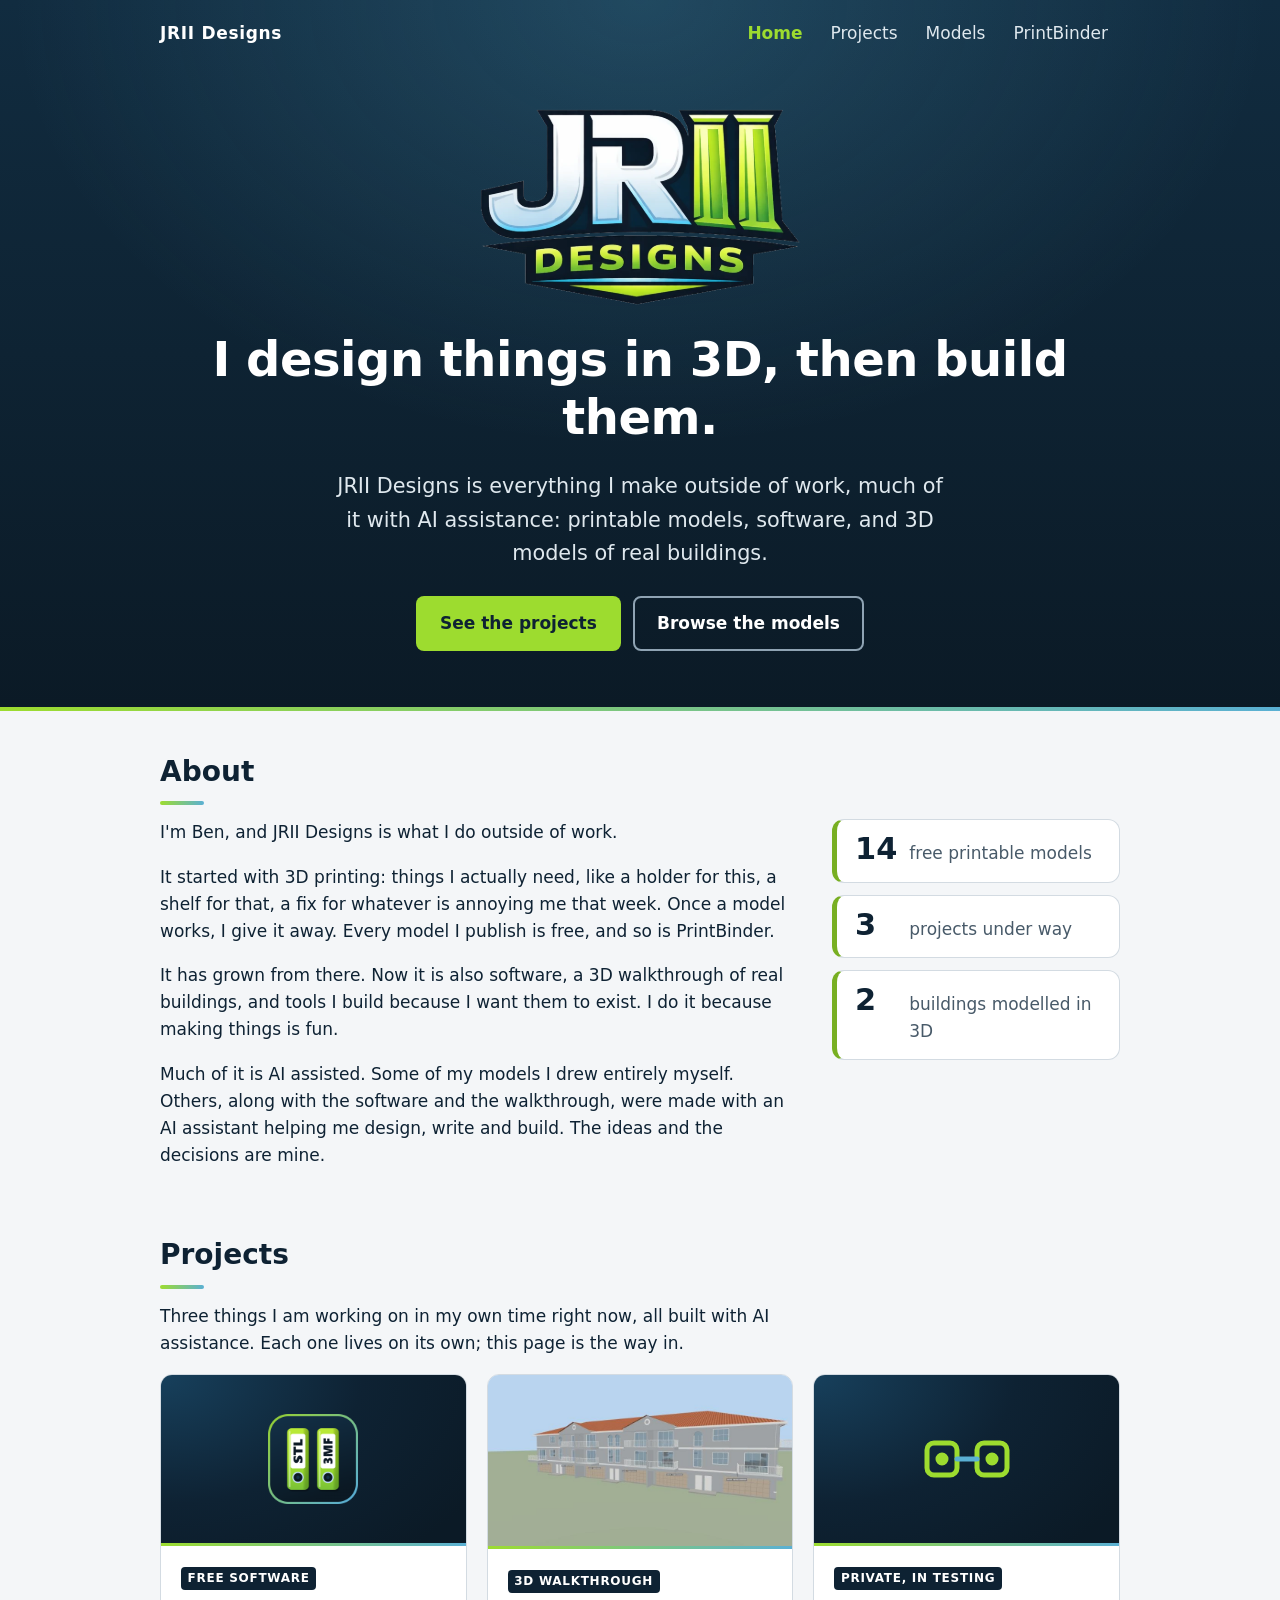
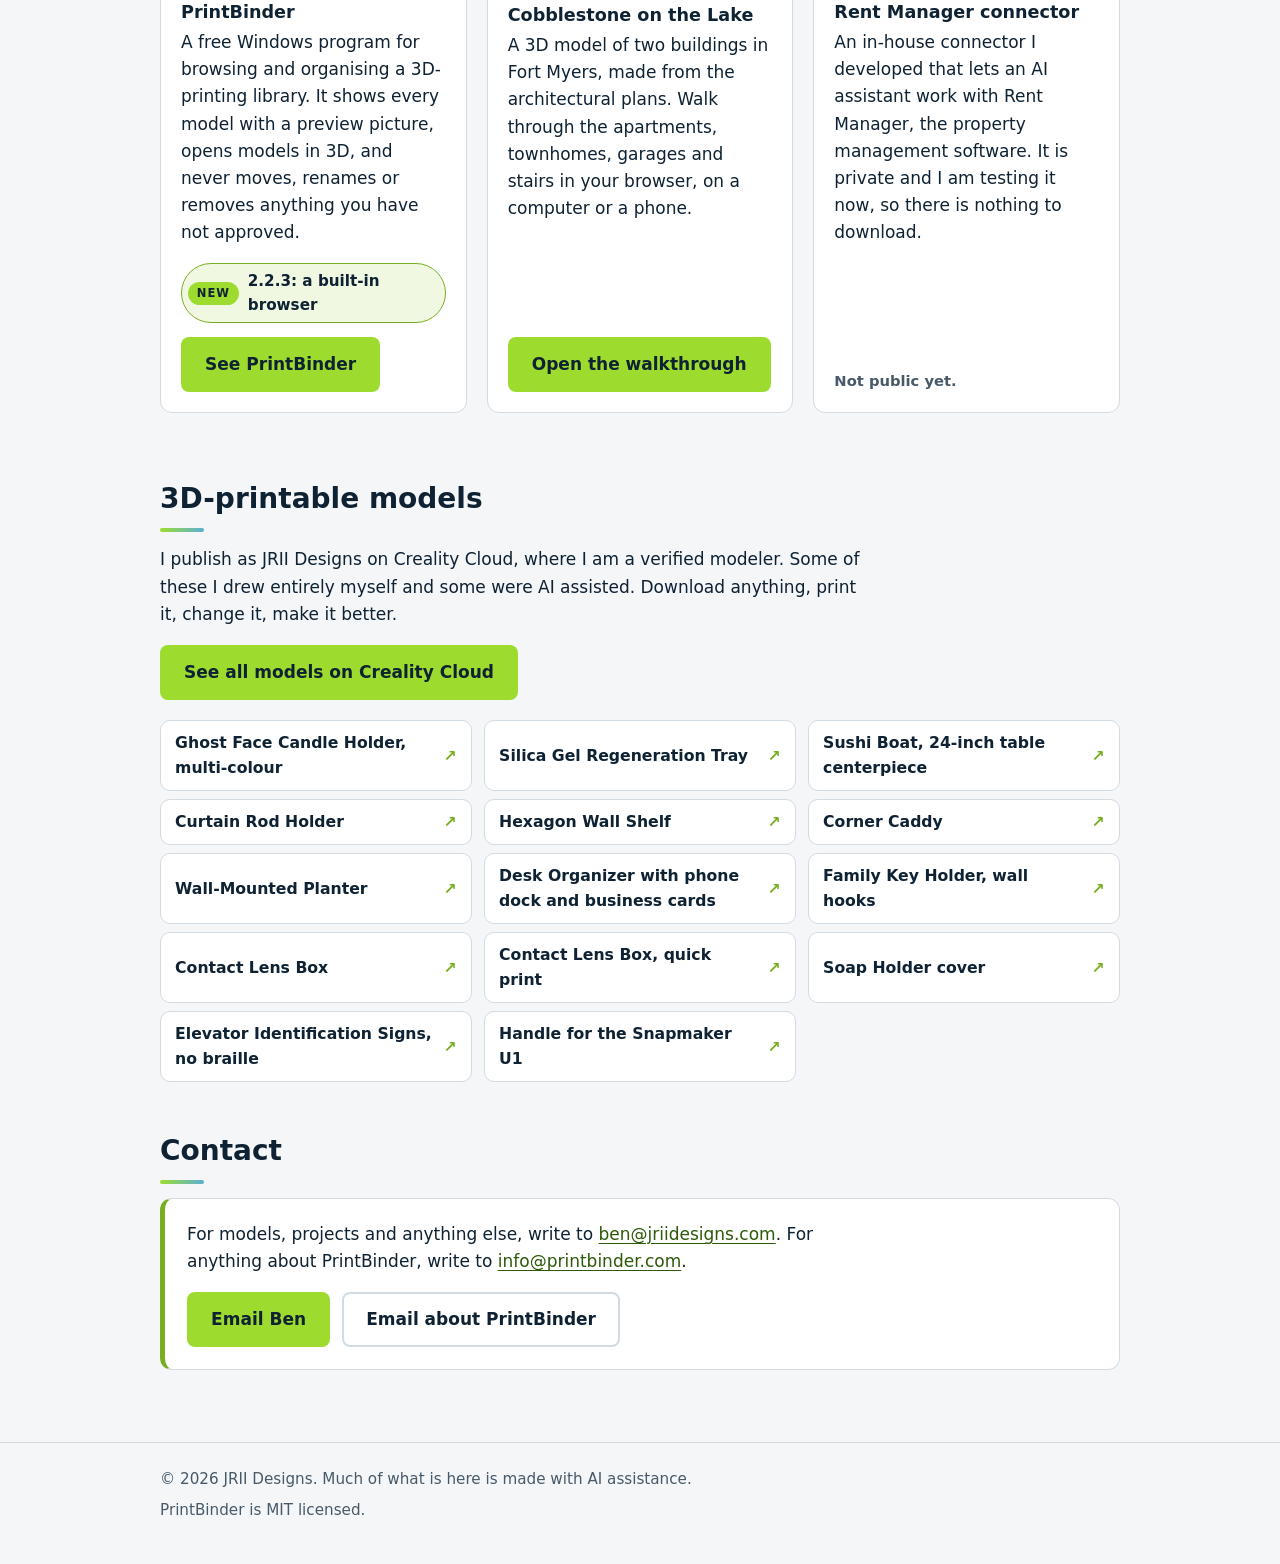
==== commit 85bfa06d: "Home page: finish the connector card footer and the contact section Co-Authored-By: Claude Fable 5.2" ====
--- a/index.html
+++ b/index.html
@@ -97,6 +97,7 @@
             <h3>Rent Manager connector</h3>
             <p>An in-house connector I developed that lets an AI assistant work with Rent Manager, the property management software. It is private and I am testing it now, so there is nothing to download.</p>
           </div>
+          <p class="proj-foot proj-note">Not public yet.</p>
         </li>
       </ul>
     </div>
@@ -129,7 +130,13 @@
   <section aria-labelledby="contact">
     <div class="wrap">
       <h2 id="contact">Contact</h2>
-      <p class="prose">For models, projects and anything else, write to <a href="mailto:ben@jriidesigns.com">ben@jriidesigns.com</a>. For anything about PrintBinder, write to <a href="mailto:info@printbinder.com">info@printbinder.com</a>.</p>
+      <div class="card contact-card">
+        <p class="prose">For models, projects and anything else, write to <a href="mailto:ben@jriidesigns.com">ben@jriidesigns.com</a>. For anything about PrintBinder, write to <a href="mailto:info@printbinder.com">info@printbinder.com</a>.</p>
+        <div class="actions">
+          <a class="btn btn-primary" href="mailto:ben@jriidesigns.com">Email Ben</a>
+          <a class="btn btn-outline" href="mailto:info@printbinder.com">Email about PrintBinder</a>
+        </div>
+      </div>
     </div>
   </section>
 
--- a/assets/site.css
+++ b/assets/site.css
@@ -449,6 +449,12 @@
 .chips a::after { content: "\2197"; color: var(--green-deep); font-weight: 700; }
 .chips a:hover { border-color: var(--green-deep); background: var(--note-bg); }
 
+.proj-note { color: var(--muted); font-size: 0.92rem; font-weight: 600; }
+.contact-card { border-left: 5px solid var(--green-deep); }
+.contact-card .actions { margin: 4px 0 0; }
+.btn-outline { border-color: var(--border); color: var(--text); background: var(--surface); }
+.btn-outline:hover { border-color: var(--green-deep); }
+
 @media (max-width: 760px) {
   .about-grid { grid-template-columns: 1fr; gap: 20px; }
   .stats { grid-template-columns: repeat(auto-fit, minmax(9.5rem, 1fr)); }
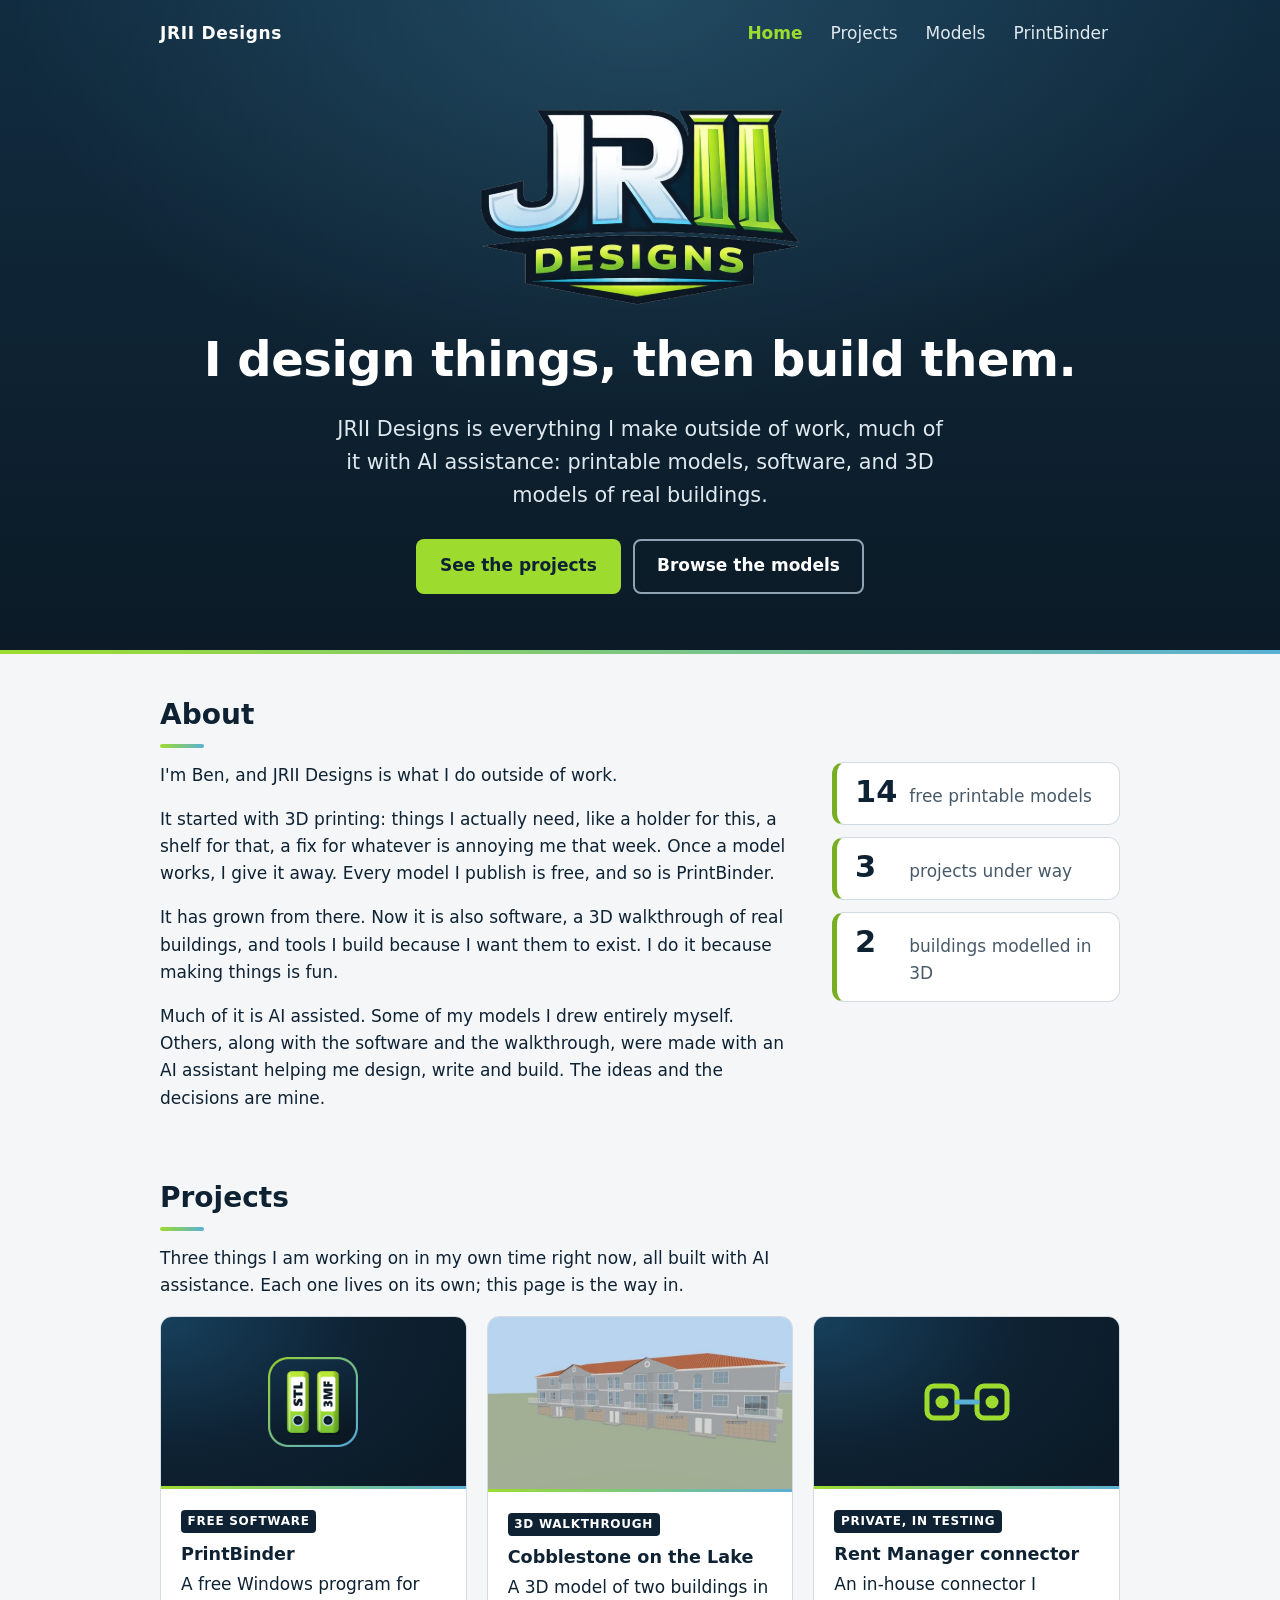
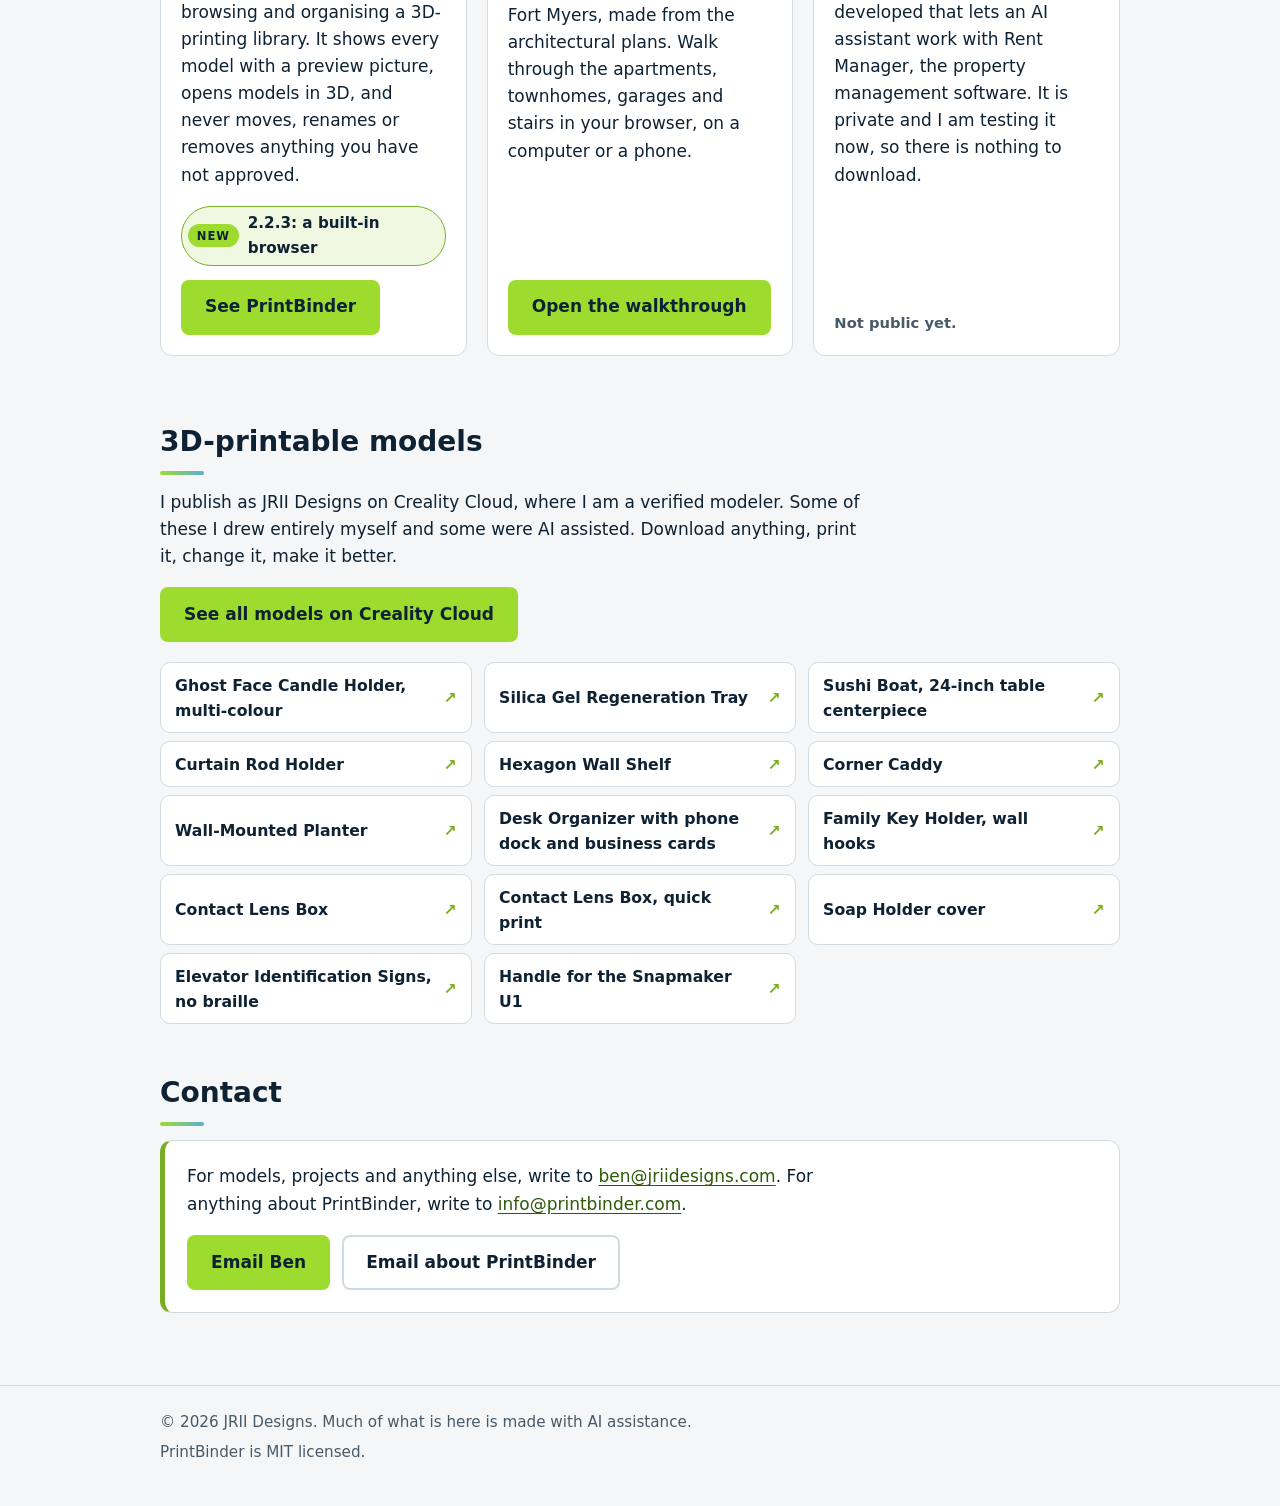
==== commit 0c9123bf: "Home page: headline covers all three projects; only linked cards lift on hover Co-Authored-By: Claud" ====
--- a/index.html
+++ b/index.html
@@ -34,7 +34,7 @@
   </div>
   <div class="wrap hero hero-home">
     <img src="assets/jrii-designs.png" width="324" height="200" alt="JRII Designs">
-    <h1>I design things in 3D, then build them.</h1>
+    <h1>I design things, then build them.</h1>
     <p class="lead">JRII Designs is everything I make outside of work, much of it with AI assistance: printable models, software, and 3D models of real buildings.</p>
     <div class="actions">
       <a class="btn btn-primary" href="#projects">See the projects</a>
--- a/assets/site.css
+++ b/assets/site.css
@@ -1,4 +1,4 @@
-/* JRII Designs — one shared stylesheet. No external fonts, scripts or trackers.
+/* JRII Designs â€” one shared stylesheet. No external fonts, scripts or trackers.
    Navy and green are taken from the PrintBinder icon. */
 
 :root {
@@ -407,7 +407,8 @@
   overflow: hidden;
   transition: transform 0.18s ease, box-shadow 0.18s ease, border-color 0.18s ease;
 }
-.proj:hover { transform: translateY(-3px); box-shadow: 0 14px 32px rgba(14, 34, 51, 0.18); border-color: var(--green-deep); }
+/* Only cards that lead somewhere lift on hover; the private project has no link. */
+.proj:has(a.btn):hover { transform: translateY(-3px); box-shadow: 0 14px 32px rgba(14, 34, 51, 0.18); border-color: var(--green-deep); }
 .proj-media {
   aspect-ratio: 16 / 9;
   display: grid;
@@ -461,5 +462,5 @@
 }
 @media (prefers-reduced-motion: reduce) {
   .proj { transition: none; }
-  .proj:hover { transform: none; }
-}
+  .proj:has(a.btn):hover { transform: none; }
+}
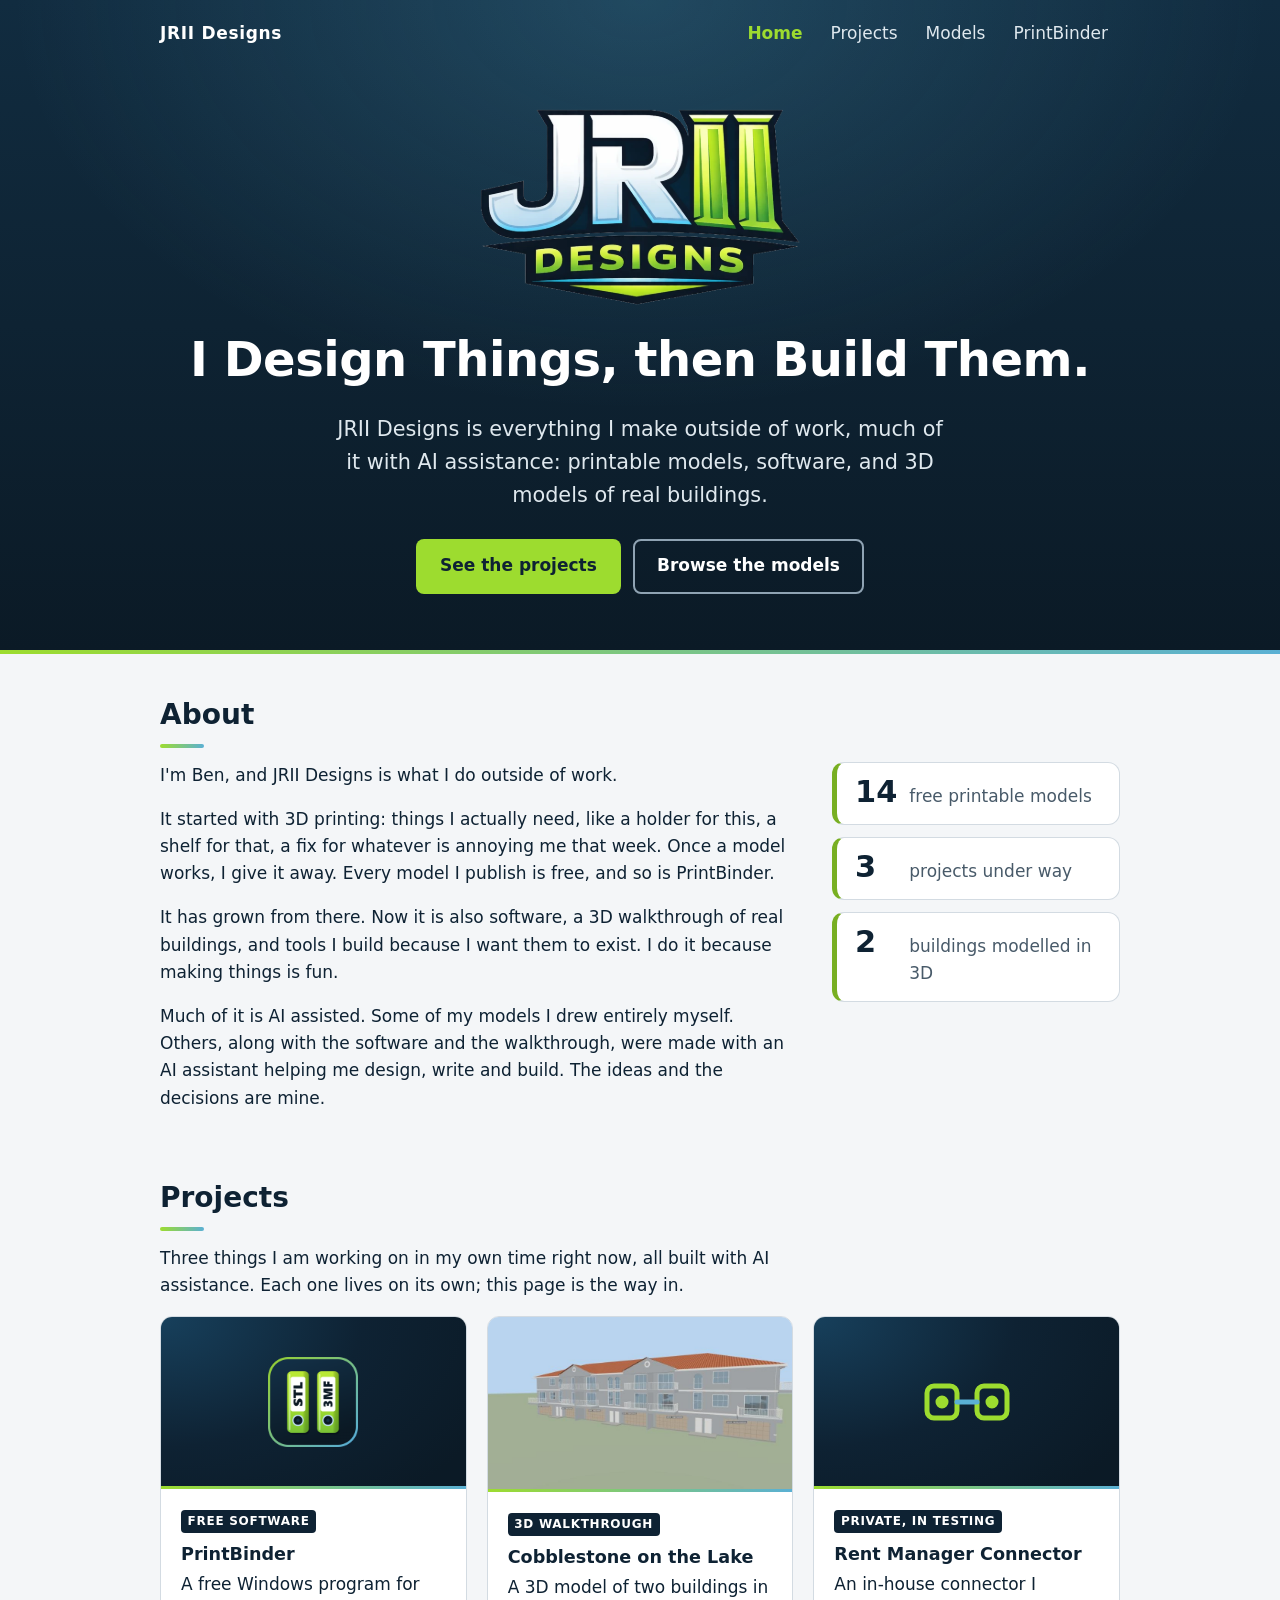
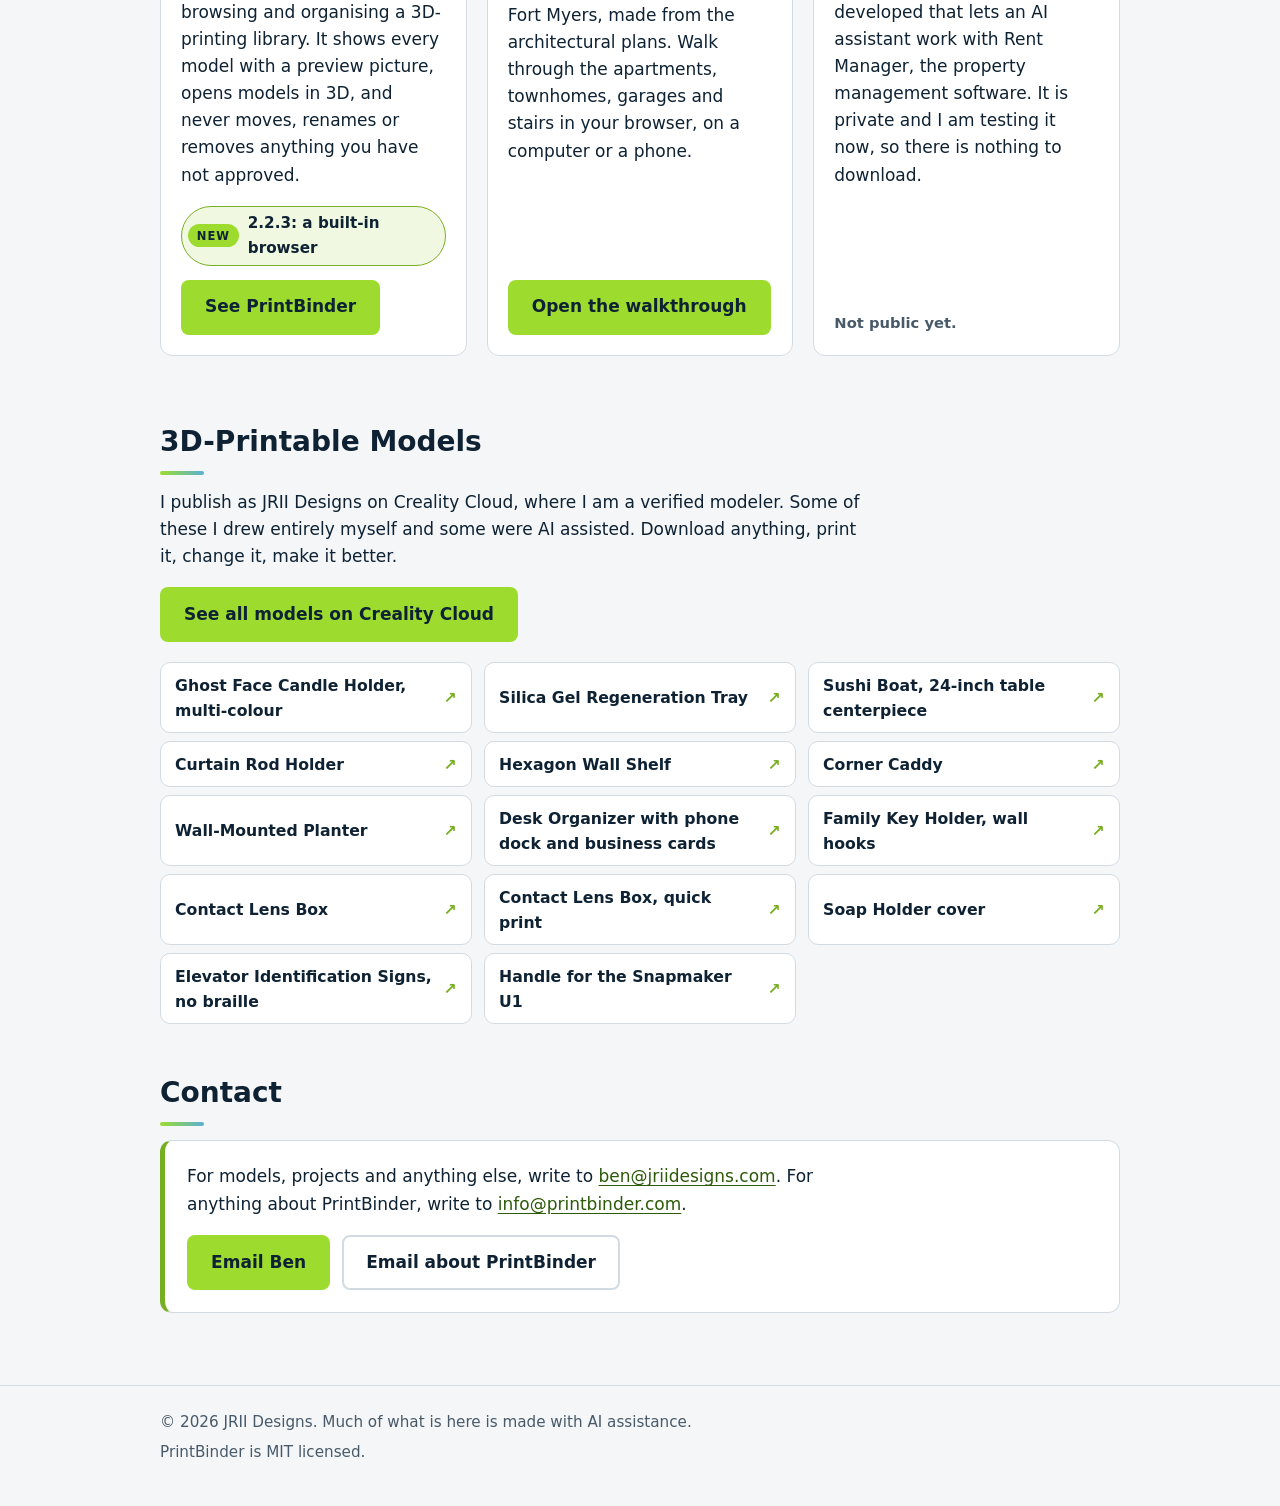
==== commit da611a8c: "Titles and headings in title case across the site Every word takes a capital except short connecting" ====
--- a/index.html
+++ b/index.html
@@ -3,7 +3,7 @@
 <head>
 <meta charset="utf-8">
 <meta name="viewport" content="width=device-width, initial-scale=1">
-<title>JRII Designs: what Ben designs outside of work</title>
+<title>JRII Designs: What Ben Designs Outside of Work</title>
 <meta name="description" content="JRII Designs is everything Ben designs outside of work, much of it with AI assistance: free 3D-printable models, PrintBinder, a 3D building walkthrough, and a Rent Manager connector in testing.">
 <link rel="canonical" href="https://jriidesigns.com/">
 <meta property="og:type" content="website">
@@ -34,7 +34,7 @@
   </div>
   <div class="wrap hero hero-home">
     <img src="assets/jrii-designs.png" width="324" height="200" alt="JRII Designs">
-    <h1>I design things, then build them.</h1>
+    <h1>I Design Things, then Build Them.</h1>
     <p class="lead">JRII Designs is everything I make outside of work, much of it with AI assistance: printable models, software, and 3D models of real buildings.</p>
     <div class="actions">
       <a class="btn btn-primary" href="#projects">See the projects</a>
@@ -94,7 +94,7 @@
           </div>
           <div class="proj-body">
             <p><span class="tag">Private, in testing</span></p>
-            <h3>Rent Manager connector</h3>
+            <h3>Rent Manager Connector</h3>
             <p>An in-house connector I developed that lets an AI assistant work with Rent Manager, the property management software. It is private and I am testing it now, so there is nothing to download.</p>
           </div>
           <p class="proj-foot proj-note">Not public yet.</p>
@@ -105,7 +105,7 @@
 
   <section aria-labelledby="models">
     <div class="wrap">
-      <h2 id="models">3D-printable models</h2>
+      <h2 id="models">3D-Printable Models</h2>
       <p class="prose">I publish as JRII Designs on Creality Cloud, where I am a verified modeler. Some of these I drew entirely myself and some were AI assisted. Download anything, print it, change it, make it better.</p>
       <p><a class="btn btn-primary" href="https://www.crealitycloud.com/user/4278619749/model" rel="noopener">See all models on Creality Cloud</a></p>
       <ul class="model-list chips">
--- a/assets/site.css
+++ b/assets/site.css
@@ -464,3 +464,8 @@
   .proj { transition: none; }
   .proj:has(a.btn):hover { transform: none; }
 }
+
+/* The menu and hero buttons jump within the home page: glide there unless the visitor prefers no motion. */
+@media (prefers-reduced-motion: no-preference) {
+  html { scroll-behavior: smooth; }
+}
